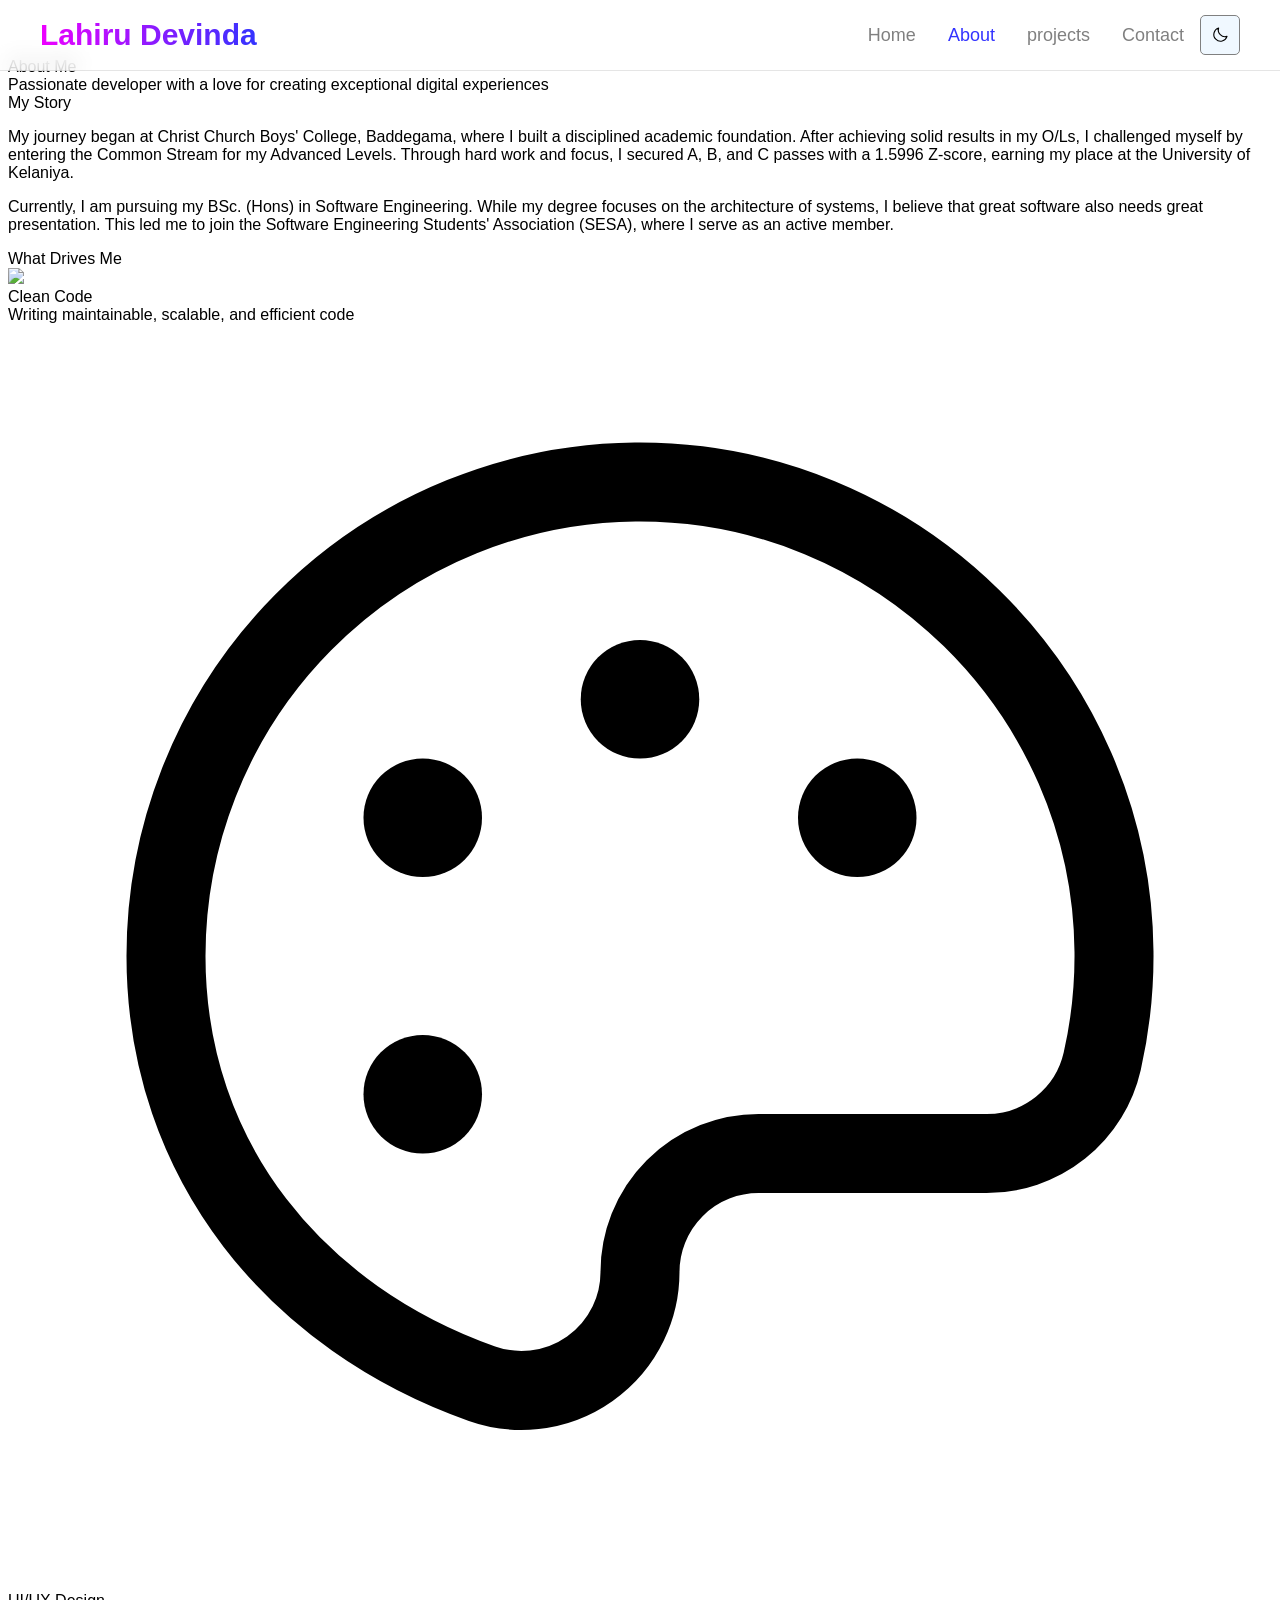
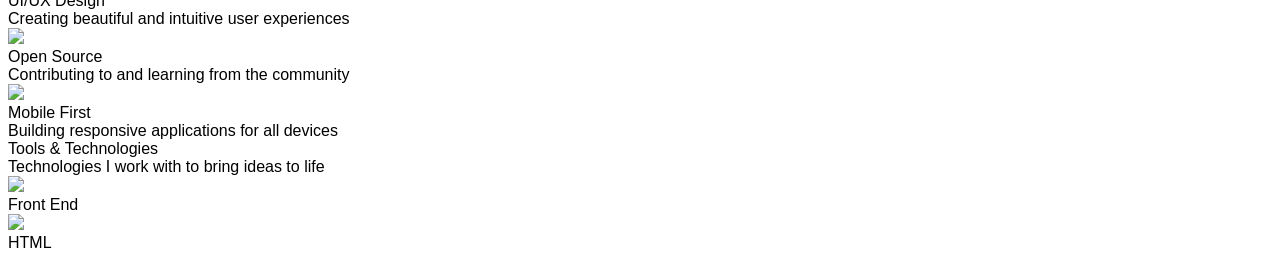
==== about.html @ 44c506dc "feat: add About page with personal story and skills overview" ====
<!DOCTYPE html>
<html>
    <head>
        <meta charset="UTF-8">
        <meta name="viewport" content="width=device-width, initial-scale=1.0">

        <title>My Portfolio</title>

        <link rel="stylesheet" href="styles/main.css">
        <link rel="stylesheet" href="styles/nav-bar.css">
        <link rel="stylesheet" href="styles/about.css">

    </head>
    <body>
        <nav class="nav-bar">
            <div class="logo">Lahiru Devinda</div>
                <div class="menu-section">
                    <div class="menu">
                    <a class="links" href="index.html">Home</a>
                    <a class="links current" href="#">About</a>
                    <a class="links" href="#">projects</a>
                    <a class="links" href="#">Contact</a>
                </div>
                <button class="theme-button js-theme-toggle"><img class="theme-image" src="images/icons/moon.svg"></button>
                <button class="menu-toggle js-menu-toggle"><img class="menu-icon" src="images/icons/icons8-menu-button.svg"></button>
            </div>
        </nav>
        <div class="main">
            <div class="heading-section">
                <div class="heading-section-title">
                    <div class="heading-section-heading">
                        About Me
                    </div>
                    <div class="heading-section-sub-heading">
                        Passionate developer with a love for creating exceptional digital experiences
                    </div>
                </div>
            </div>
            <div class="story-section">
                <div class="story-box">
                    <div class="story-box-content">
                        <div class="story-box-heading">
                            My Story
                        </div>
                        <div class="story-box-description">
                            <p>
                                My journey began at Christ Church Boys' College, Baddegama, where I built a disciplined academic foundation.
                                 After achieving solid results in my O/Ls, I challenged myself by entering the Common Stream for my Advanced Levels. 
                                 Through hard work and focus, I secured A, B, and C passes with a 1.5996 Z-score, earning my place at the University of Kelaniya.
                            </p>
                            <p>
                                Currently, I am pursuing my BSc. (Hons) in Software Engineering. While my degree focuses on the architecture of systems, 
                                I believe that great software also needs great presentation. This led me to join the Software Engineering Students' Association (SESA), 
                                where I serve as an active member.
                            </p>
                        </div>
                    </div>
                </div>
                <div class="drives">
                    <div class="drives-heading">
                        What Drives Me
                    </div>
                    <div class="drive-boxes">
                        <div class="drives-content">
                            <div class="drives-content-box">
                                <div class="drives-content-heading">
                                    <div class="drives-content-image-background">
                                        <img class="drives-content-image" src="images/icons/code.svg">
                                    </div>
                                    <div class="drives-content-title">
                                        Clean Code
                                    </div>
                                </div>
                                <div class="drives-content-description">
                                    Writing maintainable, scalable, and efficient code
                                </div>    
                            </div>
                        </div>
                        <div class="drives-content">
                            <div class="drives-content-box">
                                <div class="drives-content-heading">
                                    <div class="drives-content-image-background">
                                        <img class="drives-content-image" src="images/icons/palette.svg">
                                    </div>
                                    <div class="drives-content-title">
                                        UI/UX Design
                                    </div>
                                </div>
                                <div class="drives-content-description">
                                    Creating beautiful and intuitive user experiences
                                </div>
                            </div>
                        </div>
                        <div class="drives-content">
                            <div class="drives-content-box">
                                <div class="drives-content-heading">
                                    <div class="drives-content-image-background">
                                        <img class="drives-content-image" src="images/icons/git-fork.svg">
                                    </div>
                                    <div class="drives-content-title">
                                        Open Source
                                    </div>
                                </div>
                                <div class="drives-content-description">
                                    Contributing to and learning from the community
                                </div>
                            </div>
                        </div>
                        <div class="drives-content">
                            <div class="drives-content-box">
                                <div class="drives-content-heading">
                                    <div class="drives-content-image-background">
                                        <img class="drives-content-image" src="images/icons/device-mobile-camera.svg">
                                    </div>
                                    <div class="drives-content-title">
                                        Mobile First
                                    </div>
                                </div>
                                <div class="drives-content-description">
                                    Building responsive applications for all devices        
                                </div>
                            </div>
                        </div>
                    </div>
                    
                </div>
            </div>
            <div class="tools">
                <div class="tools-title">
                    <div class="tools-title-heading">
                        Tools & Technologies
                    </div>
                    <div class="tools-title-sub-heading">
                        Technologies I work with to bring ideas to life
                    </div>    
                </div>
                <div class="tool-content">
                    <div class="tool-box">
                        <div class="tool-box-title">
                            <div class="tool-box-image-background">
                                <img class="tool-box-image" src="images/icons/code.svg">
                            </div>
                            <div class="tool-box-title-text">
                                Front End
                            </div>
                        </div>
                        <div class="tool">
                            <img class="tool-image" src="images/tools/html.svg">
                            <div class="tool-name">HTML</div>
                        </div>
                    </div>
                </div>
            </div>
        </div>    
        <script src="scripts/nav-bar.js"></script>
        <script src="scripts/theme-toggle.js"></script>
    </body>
</html>
---- styles/main.css ----
:root {
    --bg-color: white;
    --primary-font: 'Poppins', sans-serif;
    --heading-font: 'Inter', sans-serif;
    --gradient: linear-gradient(90deg, #ee00ff, #3333ff);
}

[data-theme="dark"] {
    --bg-color: #0b1120;
    --nav-bg: rgba(18, 18, 18, 0.7);
    --nav-border: rgba(255, 255, 255, 0.1);
}

body {
    background-color: var(--bg-color);
    font-family: 'Inter', sans-serif;
}

.main {
    padding-top: 50px;
}

body,
.nav-bar,
.intro,
.get-in-toch-section,
.contact-form,
.work-section-box,
button,
a,
div {
    transition: background-color 0.3s ease, color 0.3s ease, border-color 0.3s ease;
}
---- styles/nav-bar.css ----
:root {
    --nav-bg: rgba(255, 255, 255, 0.7);
    --nav-border: rgba(0, 0, 0, 0.1);
    --blue: #3333ff;
    --gradient: linear-gradient(90deg, #ee00ff, #3333ff);
    --filter: invert(0) brightness(0);
    --button-bg: aliceblue;
}

[data-theme="dark"] {
    --nav-bg: rgba(18, 18, 18, 0.7);
    --nav-border: rgba(255, 255, 255, 0.1);
    --button-bg: #1e293b;
}

.nav-bar {
    position: fixed;
    top: 0;
    left: 0;
    z-index: 1000;
    width: 100%;
    background-color: var(--nav-bg);
    backdrop-filter: blur(12px);
    border-bottom: 1px solid var(--nav-border);

    display: flex;
    justify-content: space-between;
    align-items: center;
    padding: 15px 40px;
    box-sizing: border-box;
}

.logo {
    font-weight: bold;
    font-size: 30px;
    background: var(--gradient);
    background-clip: text;
    -webkit-background-clip: text;
    color: transparent;
    flex-shrink: 0;
}

.menu-section {
    display: flex;
    align-items: center;
    gap: 16px;
}

.menu {
    display: flex;
    align-items: center;
    gap: 32px;
}

.links {
    font-size: 18px;
    text-decoration: none;
    color: gray;
    font-weight: 400;
    display: flex;
    align-items: center;
    transition: color 0.3s ease;
}

.links:hover {
    color: var(--blue);
}

.current {
    color: var(--blue);
    font-weight: 500;
}

.theme-button,
.menu-toggle {
    display: flex;
    height: 40px;
    width: 40px;
    align-items: center;
    justify-content: center;
    background-color: var(--button-bg);
    border: 1px solid gray;
    outline: none;
    border-radius: 5px;
    cursor: pointer;
    flex-shrink: 0;
}

.theme-button:hover,
.menu-toggle:hover {
    background-color: rgb(181, 198, 212);
}

.theme-image,
.menu-icon {
    height: 18px;
    width: 18px;
    display: block;
    filter: var(--filter);
}

.menu-toggle {
    display: none;
}

@media (max-width: 900px) {
    .nav-bar {
        padding: 15px 24px;
    }

    .logo {
        font-size: 24px;
    }

    .menu {
        gap: 20px;
    }

    .links {
        font-size: 16px;
    }
}

@media (max-width: 768px) {
    .nav-bar {
        padding: 14px 20px;
    }

    .logo {
        font-size: 22px;
    }

    .menu-section {
        gap: 10px;
    }

    .menu-toggle {
        display: flex;
    }

    .menu {
        position: absolute;
        top: 100%;
        right: 20px;
        left: 20px;
        background-color: rgba(255, 255, 255, 0.98);
        border: 1px solid var(--nav-border);
        border-radius: 12px;
        box-shadow: 0 10px 25px rgba(0, 0, 0, 0.12);
        backdrop-filter: blur(12px);

        display: none;
        flex-direction: column;
        align-items: flex-start;
        gap: 0;
        padding: 10px 0;
        margin-right: 0;
    }

    [data-theme="dark"] .menu {
        background-color: rgba(18, 18, 18, 0.98);
    }

    .menu.active {
        display: flex;
    }

    .links {
        width: 100%;
        padding: 14px 20px;
        box-sizing: border-box;
        font-size: 16px;
    }

    .theme-button {
        height: 38px;
        width: 38px;
    }

    .menu-toggle {
        height: 38px;
        width: 38px;
        margin: 0;
    }
}

@media (max-width: 480px) {
    .nav-bar {
        padding: 12px 16px;
    }

    .logo {
        font-size: 18px;
        max-width: 170px;
        line-height: 1.2;
    }

    .menu {
        right: 16px;
        left: 16px;
    }

    .theme-button,
    .menu-toggle {
        height: 36px;
        width: 36px;
    }

    .theme-image,
    .menu-icon {
        height: 16px;
        width: 16px;
    }
}
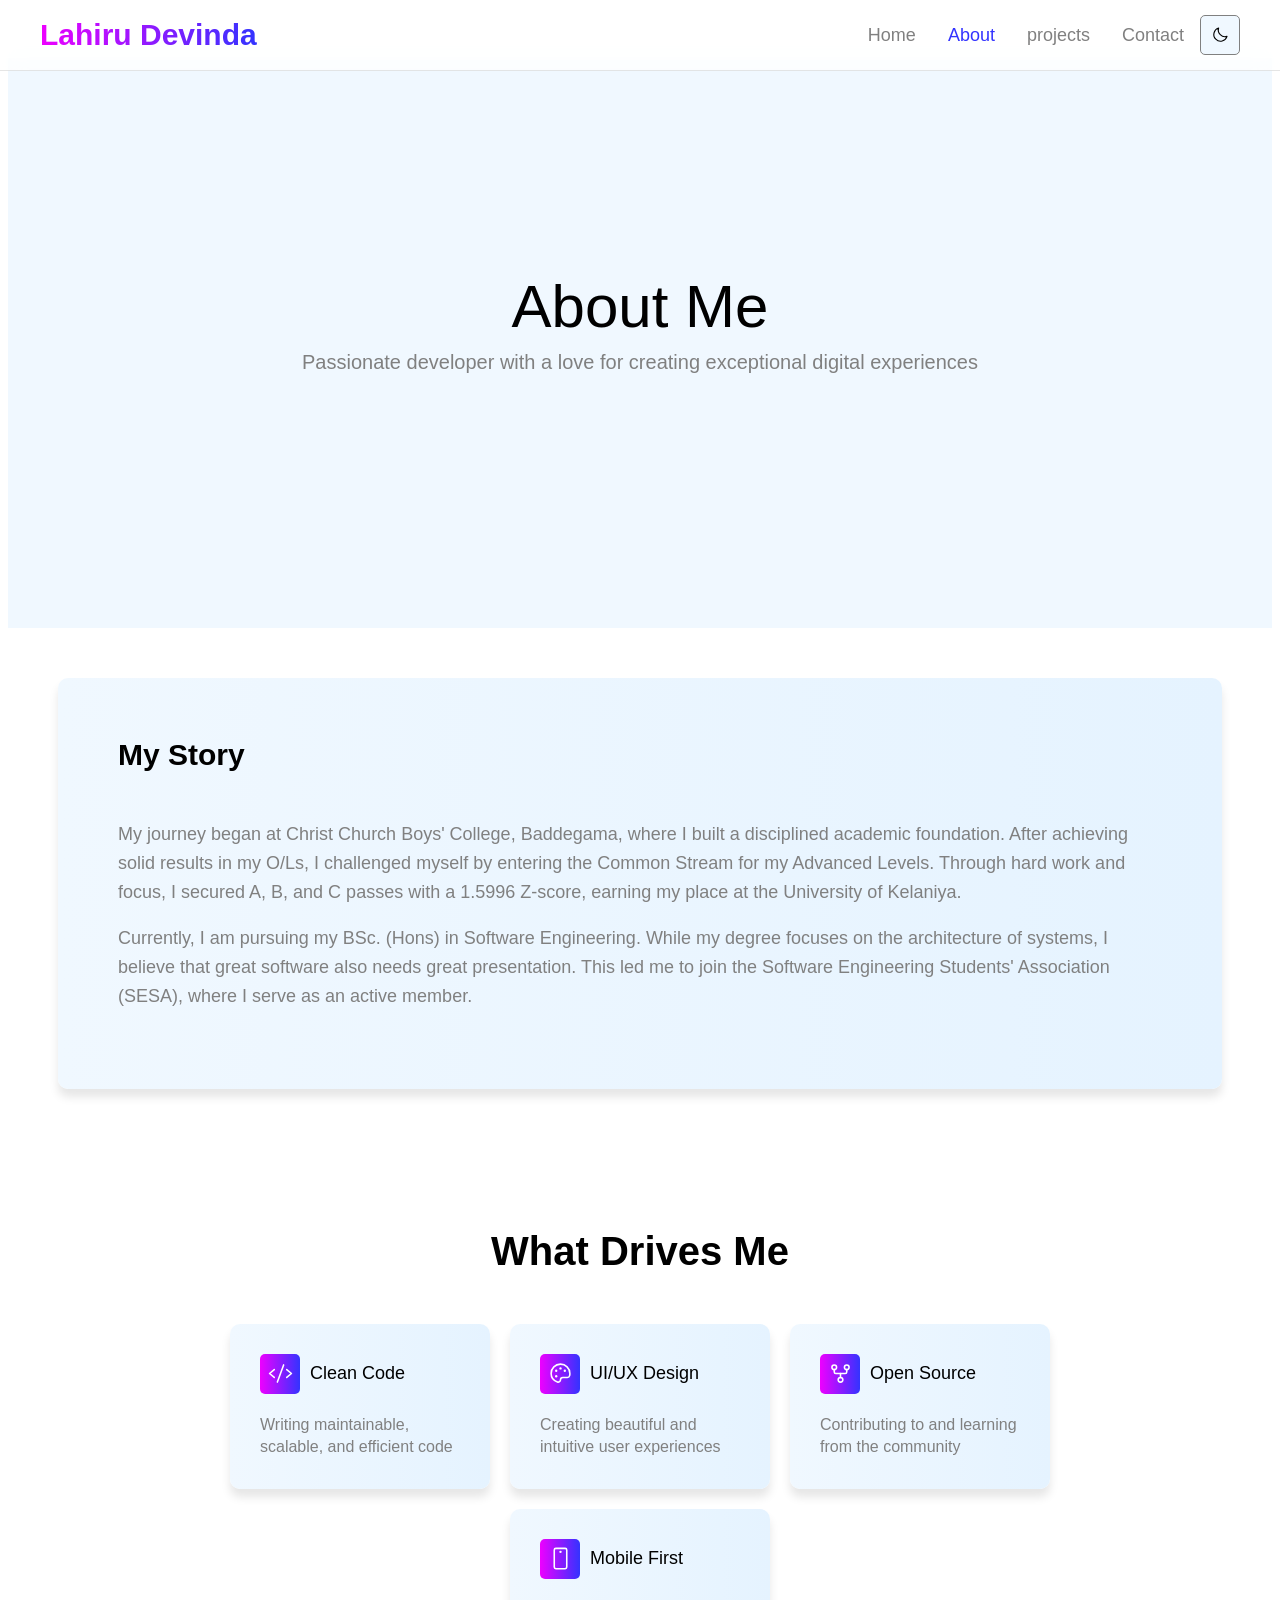
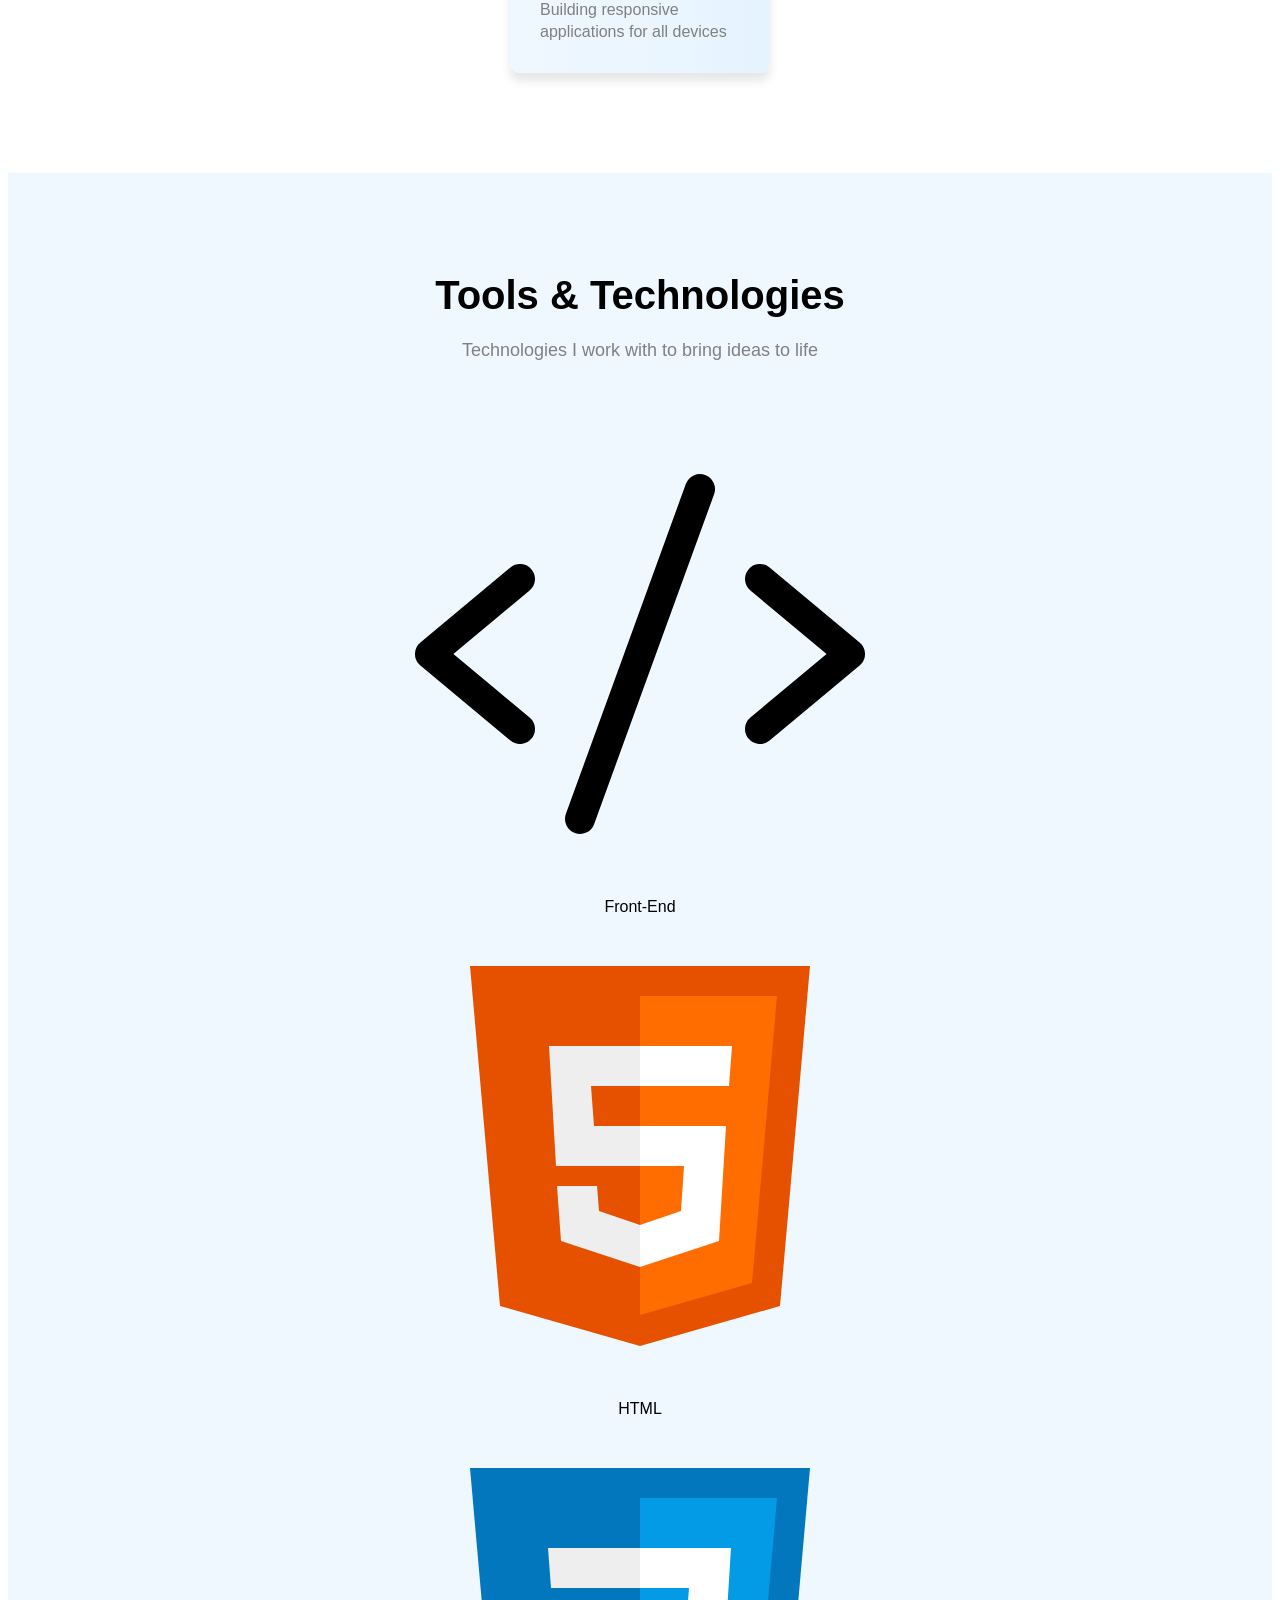
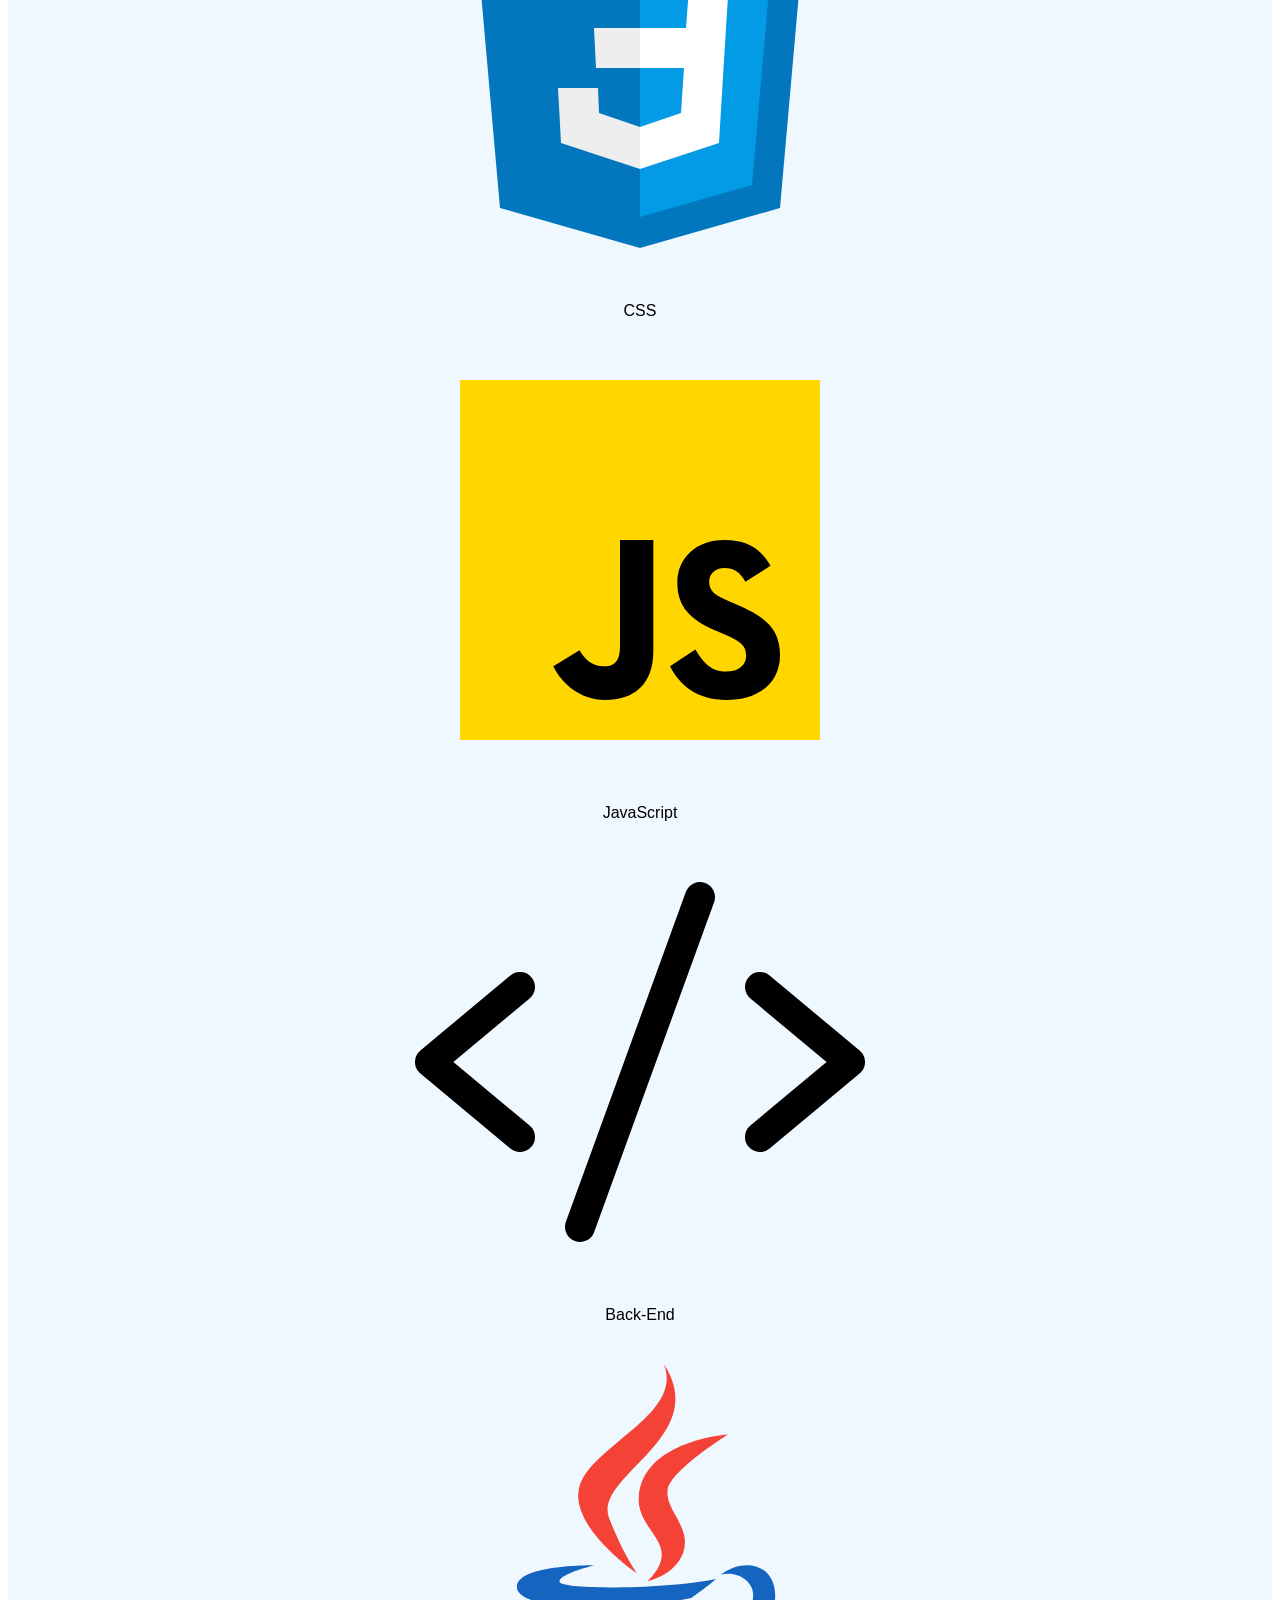
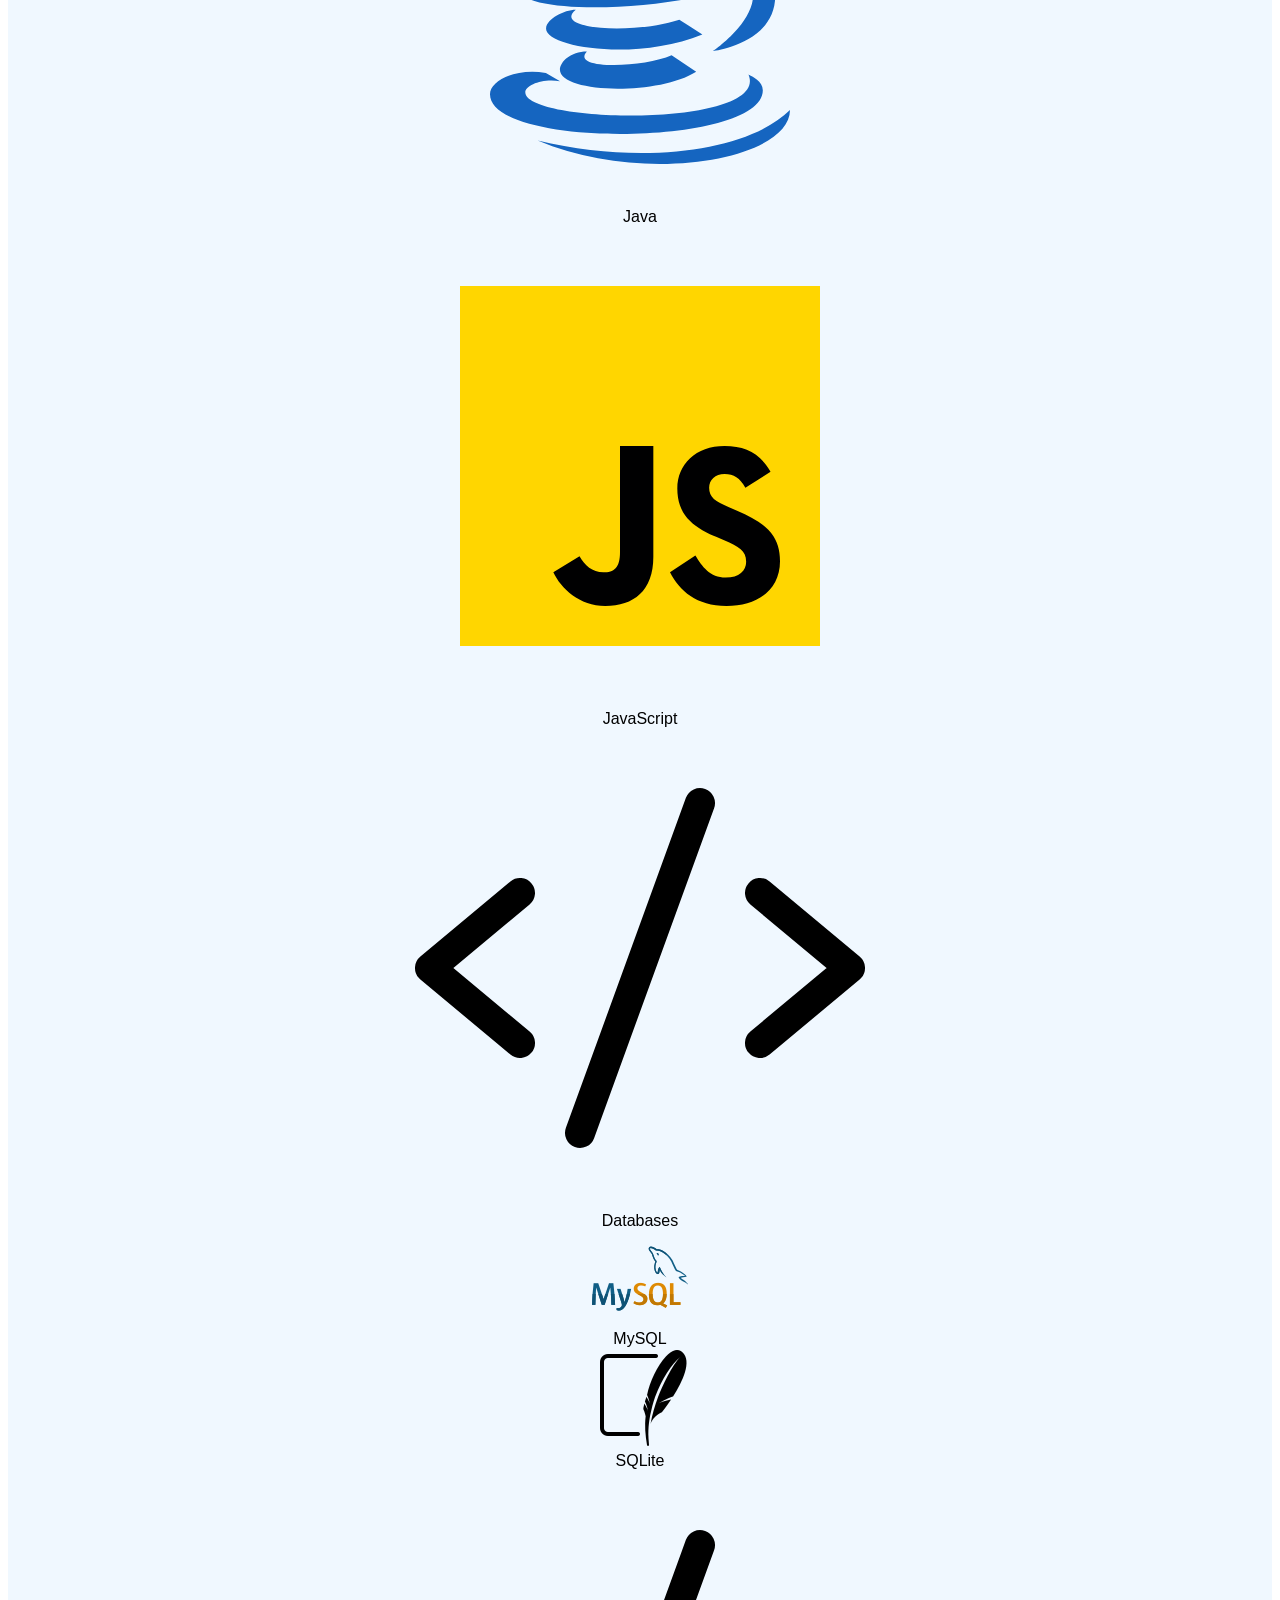
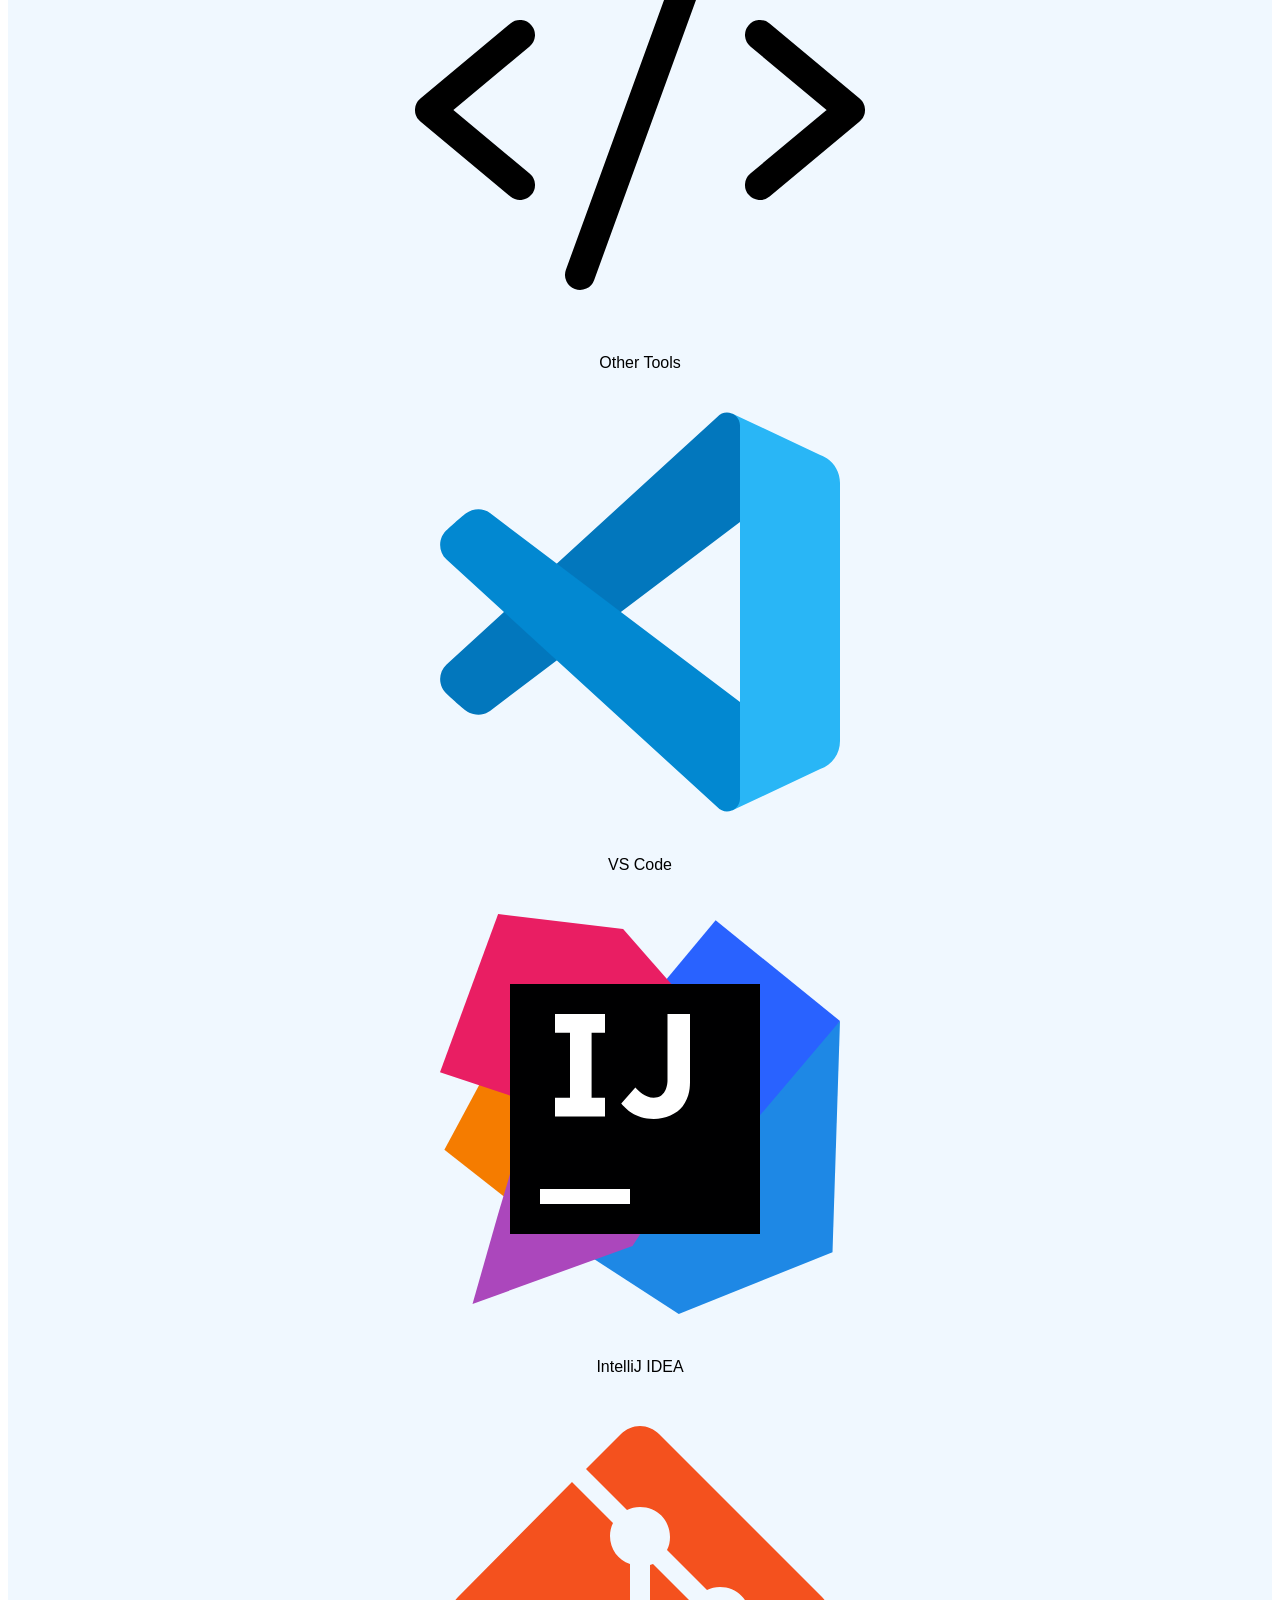
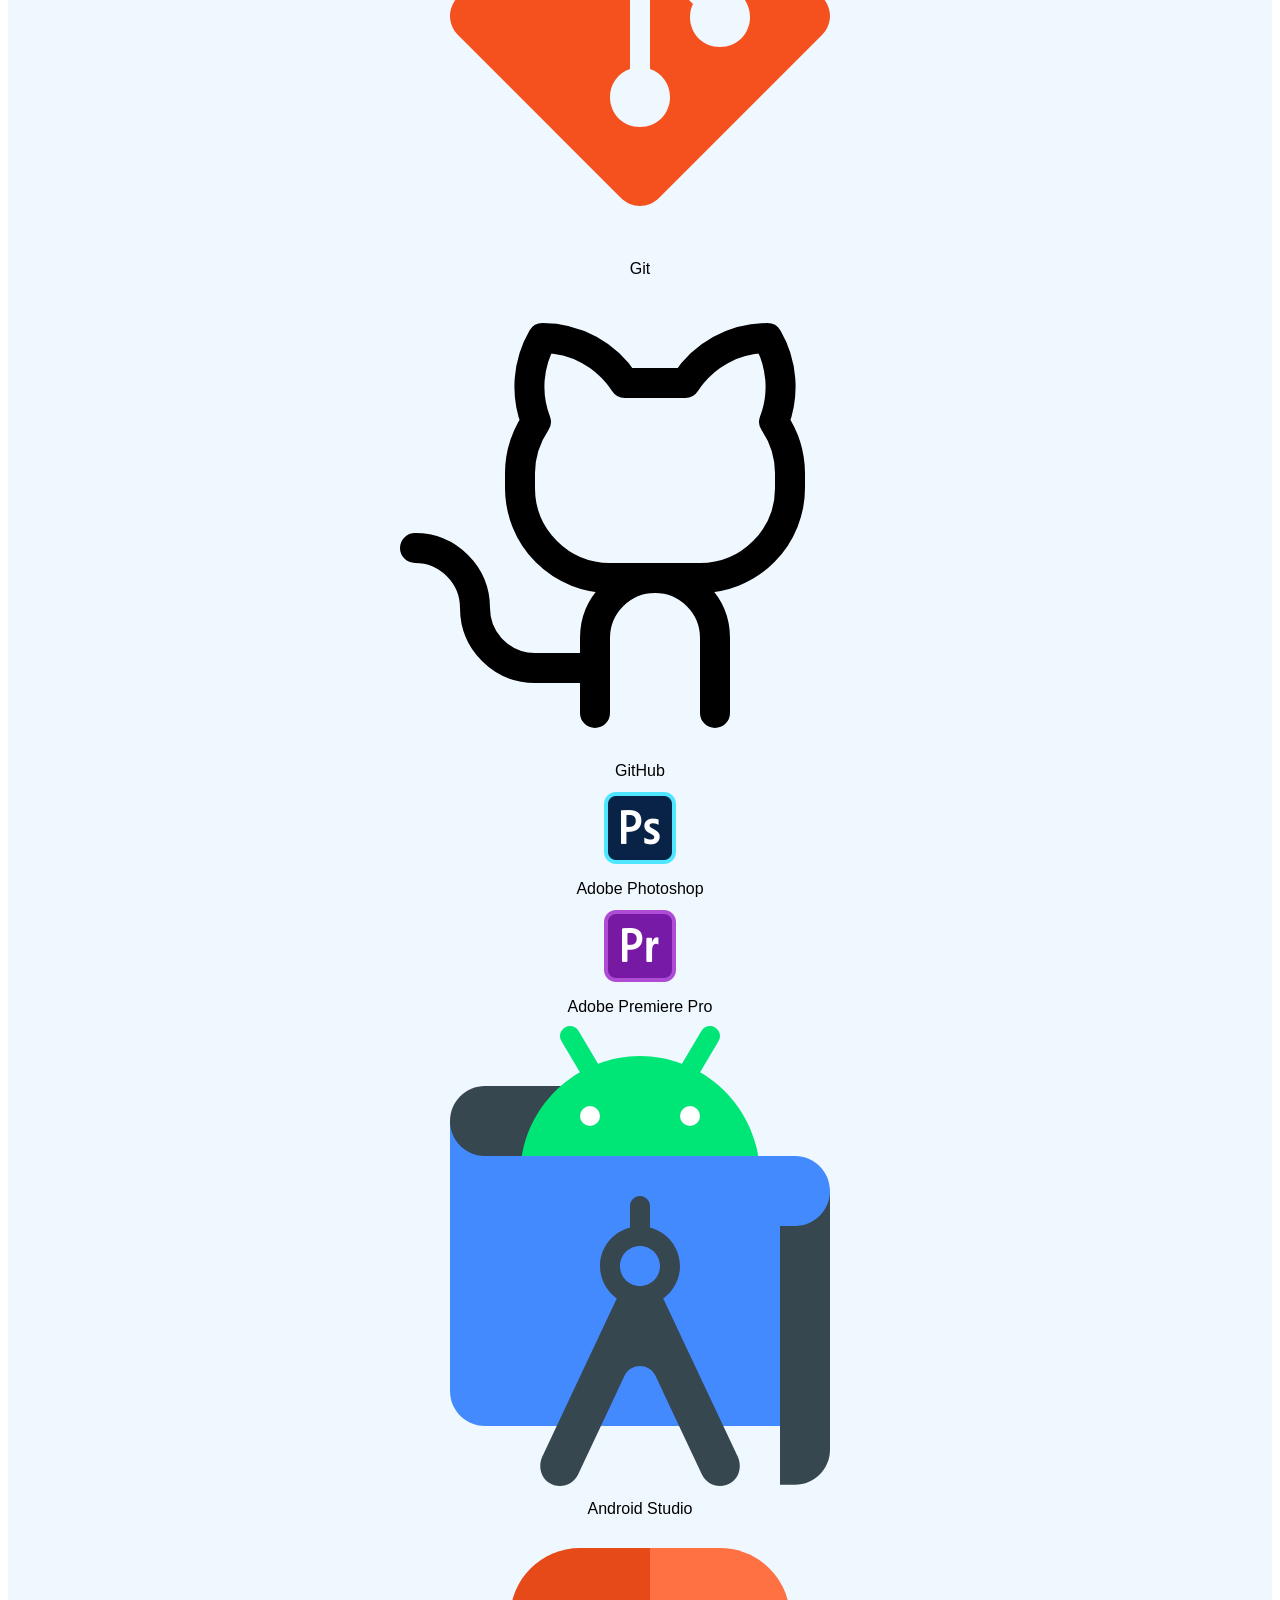
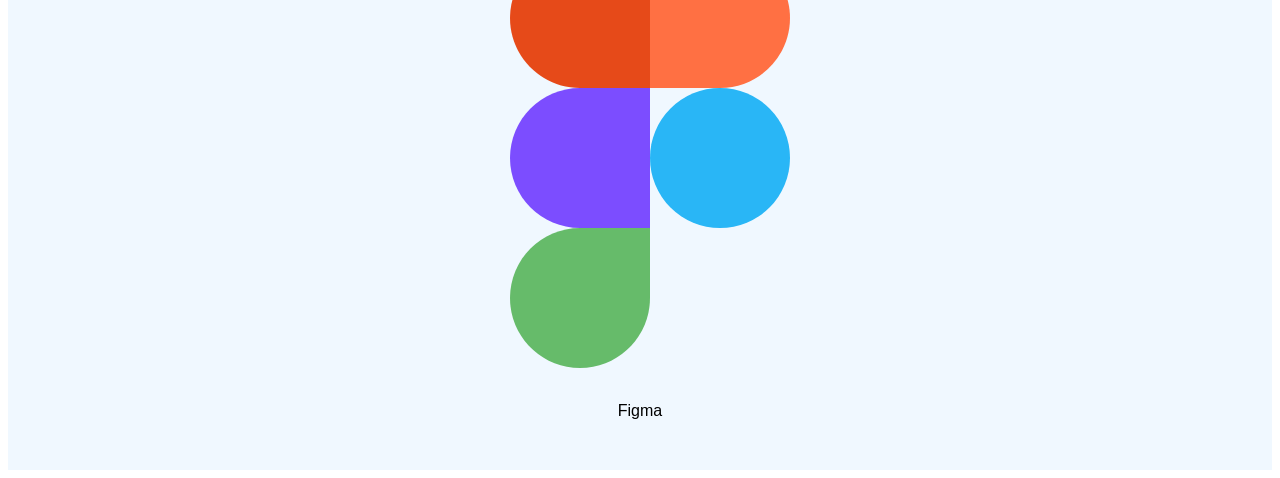
==== commit 4c62e463: "feat: enhance About section with additional tools and technologies" ====
--- a/about.html
+++ b/about.html
@@ -141,12 +141,100 @@
                                 <img class="tool-box-image" src="images/icons/code.svg">
                             </div>
                             <div class="tool-box-title-text">
-                                Front End
-                            </div>
-                        </div>
-                        <div class="tool">
-                            <img class="tool-image" src="images/tools/html.svg">
+                                Front-End
+                            </div>
+                        </div>
+                        <div class="tool">
+                            <img class="tool-image" src="images/tools&languages/icons8-html-5.svg">
                             <div class="tool-name">HTML</div>
+                        </div>
+                         <div class="tool">
+                            <img class="tool-image" src="images/tools&languages/icons8-css-logo.svg">
+                            <div class="tool-name">CSS</div>
+                        </div>
+                         <div class="tool">
+                            <img class="tool-image" src="images/tools&languages/icons8-javascript.svg">
+                            <div class="tool-name">JavaScript</div>
+                        </div>
+                        
+                    </div>
+                    <div class="tool-box">
+                        <div class="tool-box-title">
+                            <div class="tool-box-image-background">
+                                <img class="tool-box-image" src="images/icons/code.svg">
+                            </div>
+                            <div class="tool-box-title-text">
+                                Back-End
+                            </div>
+                        </div>
+                        <div class="tool">
+                            <img class="tool-image" src="images/tools&languages/icons8-java.svg">
+                            <div class="tool-name">Java</div>
+                        </div>
+                         <div class="tool">
+                            <img class="tool-image" src="images/tools&languages/icons8-javascript.svg">
+                            <div class="tool-name">JavaScript</div>
+                        </div>
+                        
+                    </div>
+                    <div class="tool-box">
+                        <div class="tool-box-title">
+                            <div class="tool-box-image-background">
+                                <img class="tool-box-image" src="images/icons/code.svg">
+                            </div>
+                            <div class="tool-box-title-text">
+                                Databases
+                            </div>
+                        </div>
+                        <div class="tool">
+                            <img class="tool-image" src="images/tools&languages/icons8-mysql-96.png">
+                            <div class="tool-name">MySQL</div>
+                        </div>
+                         <div class="tool">
+                            <img class="tool-image" src="images/tools&languages/icons8-sqlite-100.png">
+                            <div class="tool-name">SQLite</div>
+                        </div>
+                    </div>
+                    <div class="tool-box">
+                        <div class="tool-box-title">
+                            <div class="tool-box-image-background">
+                                <img class="tool-box-image" src="images/icons/code.svg">
+                            </div>
+                            <div class="tool-box-title-text">
+                                Other Tools
+                            </div>
+                        </div>
+                        <div class="tool">
+                            <img class="tool-image" src="images/tools&languages/icons8-visual-studio-code-2019.svg">
+                            <div class="tool-name">VS Code</div>
+                        </div>
+                        <div class="tool">
+                            <img class="tool-image" src="images/tools&languages/icons8-intellij-idea.svg">
+                            <div class="tool-name">IntelliJ IDEA</div>
+                        </div>
+                        <div class="tool">
+                            <img class="tool-image" src="images/tools&languages/icons8-git.svg">
+                            <div class="tool-name">Git</div>
+                        </div>
+                        <div class="tool">
+                            <img class="tool-image" src="images/tools&languages/github-logo.svg">
+                            <div class="tool-name">GitHub</div>
+                        </div>
+                        <div class="tool">
+                            <img class="tool-image" src="images/tools&languages/icons8-adobe-photoshop-96.png">
+                            <div class="tool-name">Adobe Photoshop</div>
+                        </div>
+                        <div class="tool">
+                            <img class="tool-image" src="images/tools&languages/icons8-adobe-premiere-pro-96.png">
+                            <div class="tool-name">Adobe Premiere Pro</div>
+                        </div>
+                        <div class="tool">
+                            <img class="tool-image" src="images/tools&languages/icons8-android-studio.svg">
+                            <div class="tool-name">Android Studio</div>
+                        </div>
+                        <div class="tool">
+                            <img class="tool-image" src="images/tools&languages/icons8-figma.svg">
+                            <div class="tool-name">Figma</div>
                         </div>
                     </div>
                 </div>
--- a/styles/about.css
+++ b/styles/about.css
@@ -0,0 +1,211 @@
+:root {
+    --bg-color-1: aliceblue;
+    --bg-color-2: white;
+    --text-color-main: black;
+    --text-color-secondary: gray;
+    --button-color: rgb(234, 232, 255);
+    --filter: invert(0) brightness(0);
+    --primary-font: 'Poppins', sans-serif;
+    --heading-font: 'Inter', sans-serif;
+    --gradient: linear-gradient(90deg, #ee00ff, #3333ff);
+    --gradient-hover: linear-gradient(90deg, #c100cf, #2222ab);
+    --box-gradient: linear-gradient(90deg, aliceblue, rgb(229, 243, 255));
+}
+
+[data-theme="dark"] {
+    --bg-color-1: #0f172a;
+    --bg-color-2: #111827;
+    --text-color-main: #ffffff;
+    --text-color-secondary: #cbd5e1;
+    --button-color: #1e293b;
+    --box-gradient: linear-gradient(90deg, #1e293b, #1e2943);
+    --filter: invert(1) brightness(1);
+}
+
+.heading-section {
+    display: flex;
+    flex-direction: column;
+    align-items: center;
+    justify-content: center;
+    padding-top: 70px;
+    padding-bottom: 50px;
+    text-align: center;
+    background-color: var(--bg-color-1);
+    width: 100%;
+    min-height: 50vh;
+}
+
+.heading-section-heading {
+    font-family: var(--heading-font);
+    font-size: 60px;
+    color: var(--text-color-main);
+    margin-bottom: 10px;
+}
+
+.heading-section-sub-heading {
+    font-family: var(--primary-font);
+    font-size: 20px;
+    color: var(--text-color-secondary);
+    margin-bottom: 60px;
+}
+
+.story-section {
+    background-color: var(--bg-color-2);
+    padding: 50px;
+}
+
+.story-box {
+    background: var(--box-gradient);
+    border-radius: 10px;
+    padding: 30px;
+    margin-bottom: 30px;
+    box-shadow: 0 8px 10px rgba(0, 0, 0, 0.1);
+}
+
+.story-box:hover {
+    box-shadow: 0 12px 15px rgba(0, 0, 0, 0.2);
+    transform: scale(1.01);
+    transition: 0.8s ease;
+}
+
+.story-box-content {
+    display: flex;
+    flex-direction: column;
+    align-items: flex-start;
+    justify-content: center;
+    padding: 30px;
+}
+
+.story-box-heading {
+    font-family: var(--heading-font);
+    font-size: 30px;
+    font-weight: 600;
+    color: var(--text-color-main);
+    margin-bottom: 30px;
+}
+
+.story-box-description {
+    font-family: var(--primary-font);
+    font-size: 18px;
+    color: var(--text-color-secondary);
+    line-height: 1.6;
+}
+
+.drives {
+    background-color: var(--bg-color-2);
+    padding: 50px;
+    display: flex;
+    flex-direction: column;
+    align-items: center;
+    justify-content: center;
+    width: 100%;
+    box-sizing: border-box;
+}
+
+.drives-heading {
+    font-family: var(--heading-font);
+    font-size: 40px;
+    font-weight: 600;
+    color: var(--text-color-main);
+    margin-bottom: 50px;
+    margin-top: 60px;
+}
+
+.drive-boxes {
+    display: flex;
+    flex-direction: row;
+    flex-wrap: wrap;
+    column-gap: 20px;
+    row-gap: 20px;
+    align-items: stretch;
+    justify-content: center;
+    width: 100%;
+    box-sizing: border-box;
+}
+.drives-content-box {
+    background: var(--box-gradient);
+    border-radius: 10px;
+    padding: 30px;
+    width: 200px;
+    box-shadow: 0 8px 10px rgba(0, 0, 0, 0.1);
+}
+
+.drives-content-box:hover {
+    box-shadow: 0 12px 15px rgba(0, 0, 0, 0.2);
+    transform: scale(1.05);
+    transition: 0.8s ease;
+}
+
+.drives-content-heading {
+    display: flex;
+    flex-direction: row;
+    column-gap: 10px;
+    margin-bottom: 20px;
+    align-items: center;
+}
+
+.drives-content-image-background {
+    width: 40px;
+    height: 40px;
+    background: var(--gradient);
+    border-radius: 5px;
+    display: flex;
+    align-items: center;
+    justify-content: center;
+}
+
+.drives-content-image {
+    width: 25px;
+    height: 25px;
+    filter: invert(1) brightness(1);
+}
+
+.drives-content-title {
+    font-family: var(--primary-font);
+    font-size: 18px;
+    color: var(--text-color-main);
+    font-weight: 500;
+}
+
+.drives-content-description {
+    font-family: var(--primary-font);
+    font-size: 16px;
+    color: var(--text-color-secondary);
+    line-height: 1.4;
+}
+
+.tools {
+    background-color: var(--bg-color-1);
+    display: flex;
+    flex-direction: column;
+    align-items: center;
+    justify-content: center;
+    width: 100%;
+    box-sizing: border-box;
+    padding: 50px;
+    text-align: center;
+}
+
+.tools-title {
+    display: flex;
+    flex-direction: column;
+    align-items: center;
+    justify-content: center;
+    margin-bottom: 50px;
+    margin-top: 50px;
+}
+
+.tools-title-heading {
+    font-family: var(--heading-font);
+    font-size: 40px;
+    font-weight: 600;
+    color: var(--text-color-main);
+    margin-bottom: 20px;
+}
+
+.tools-title-sub-heading {
+    font-family: var(--primary-font);
+    font-size: 18px;
+    color: var(--text-color-secondary);
+    line-height: 1.4;
+}
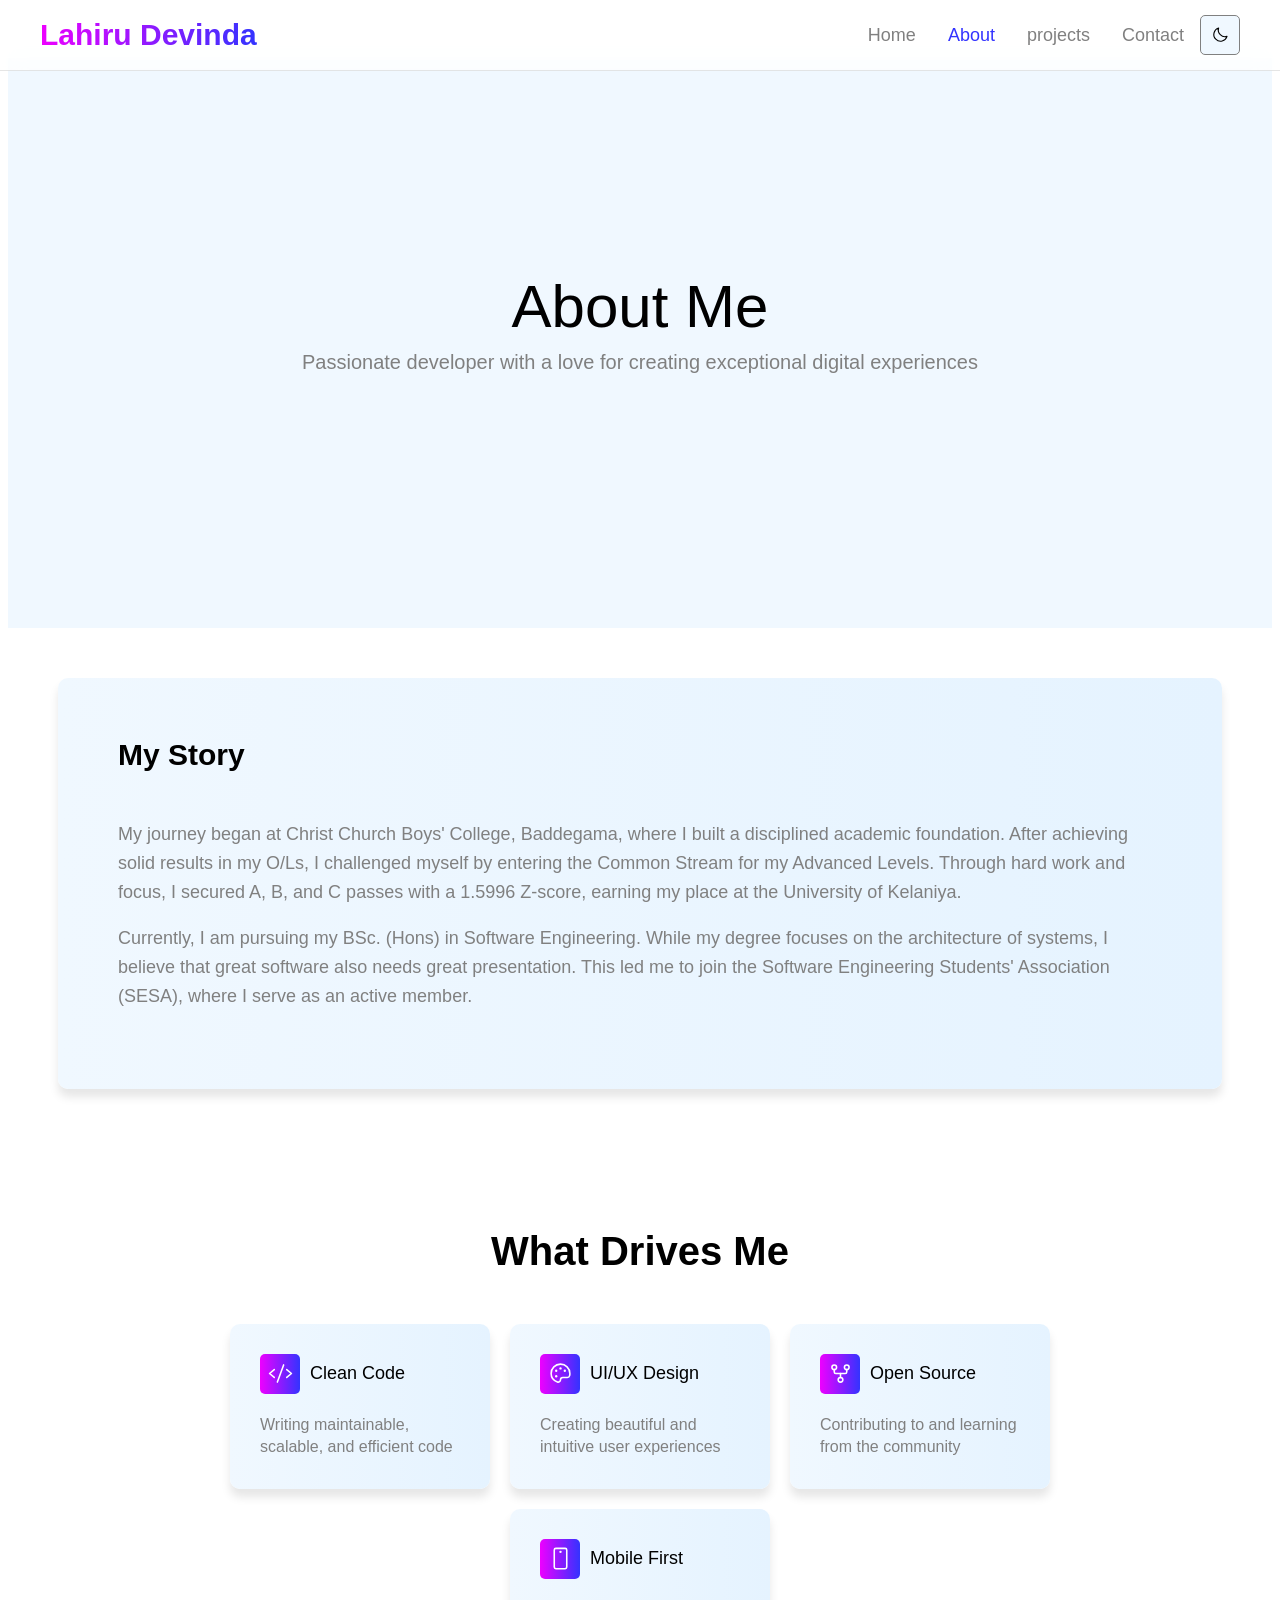
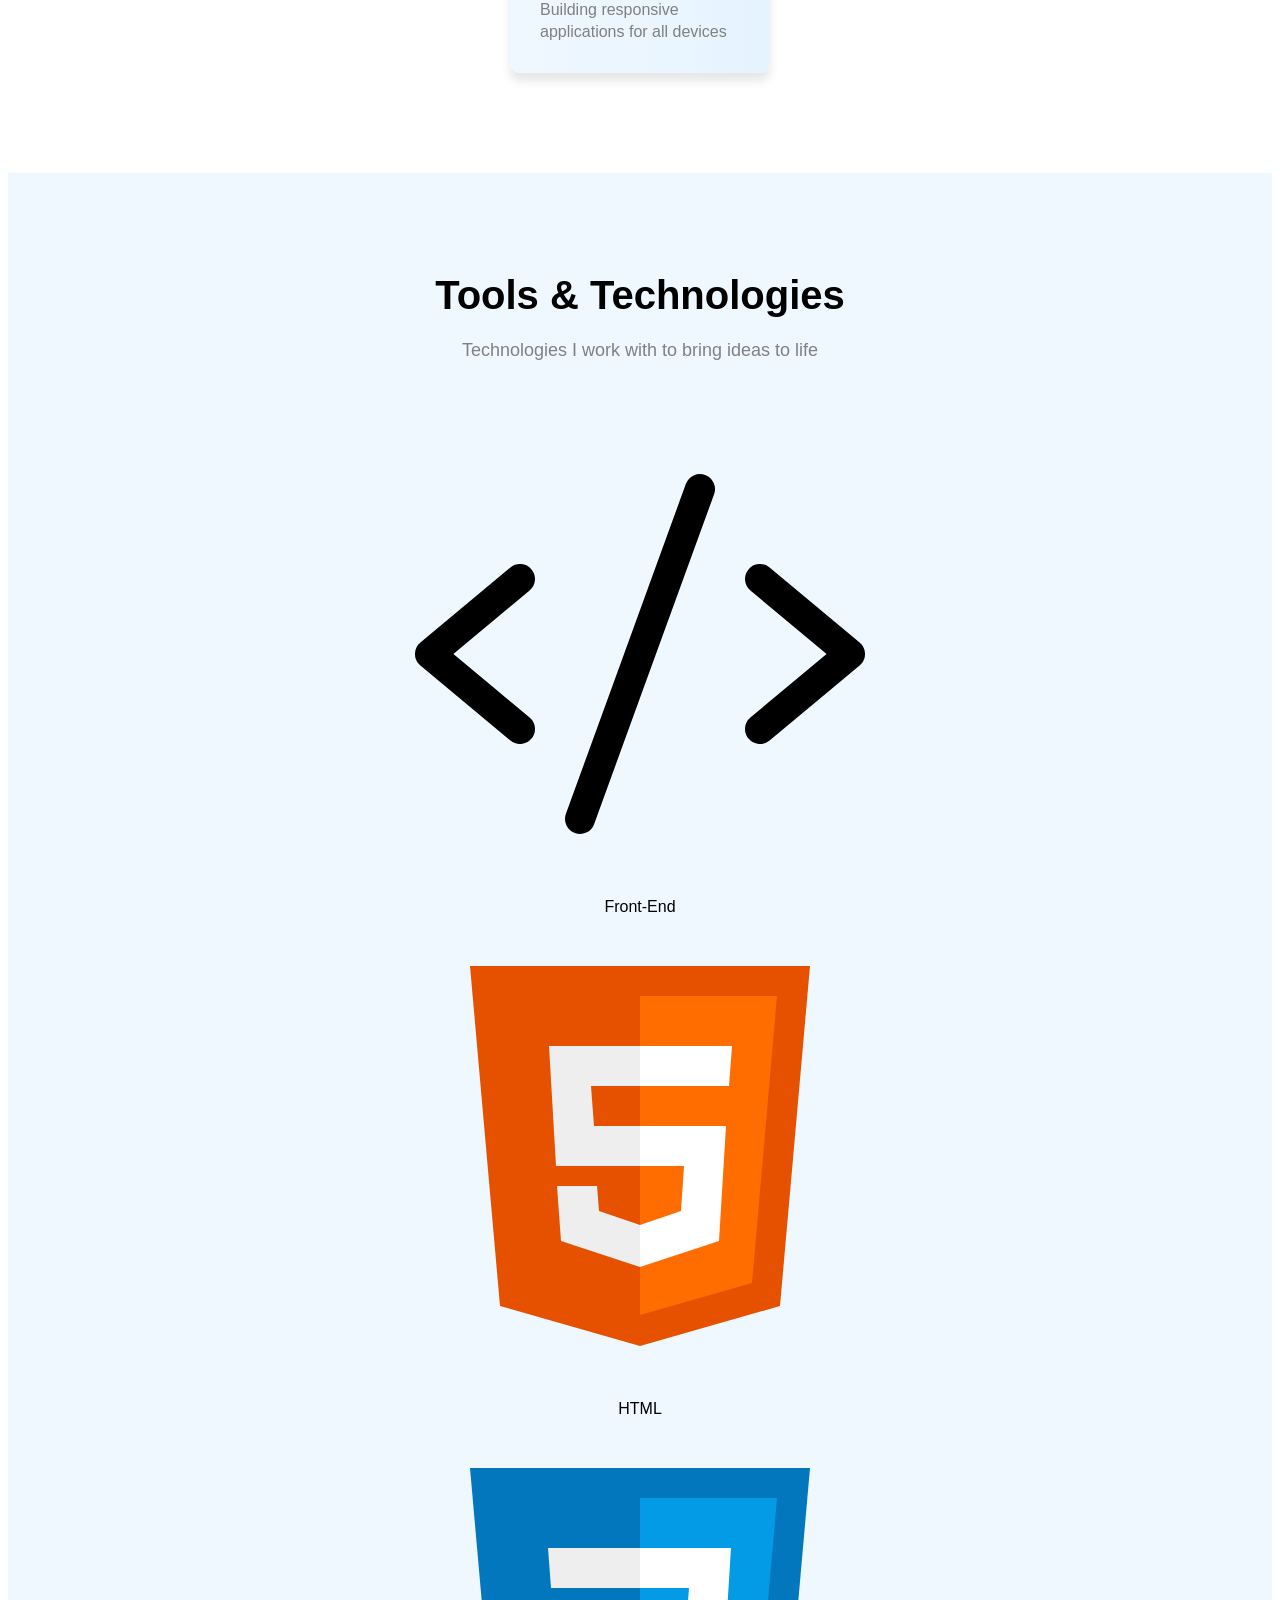
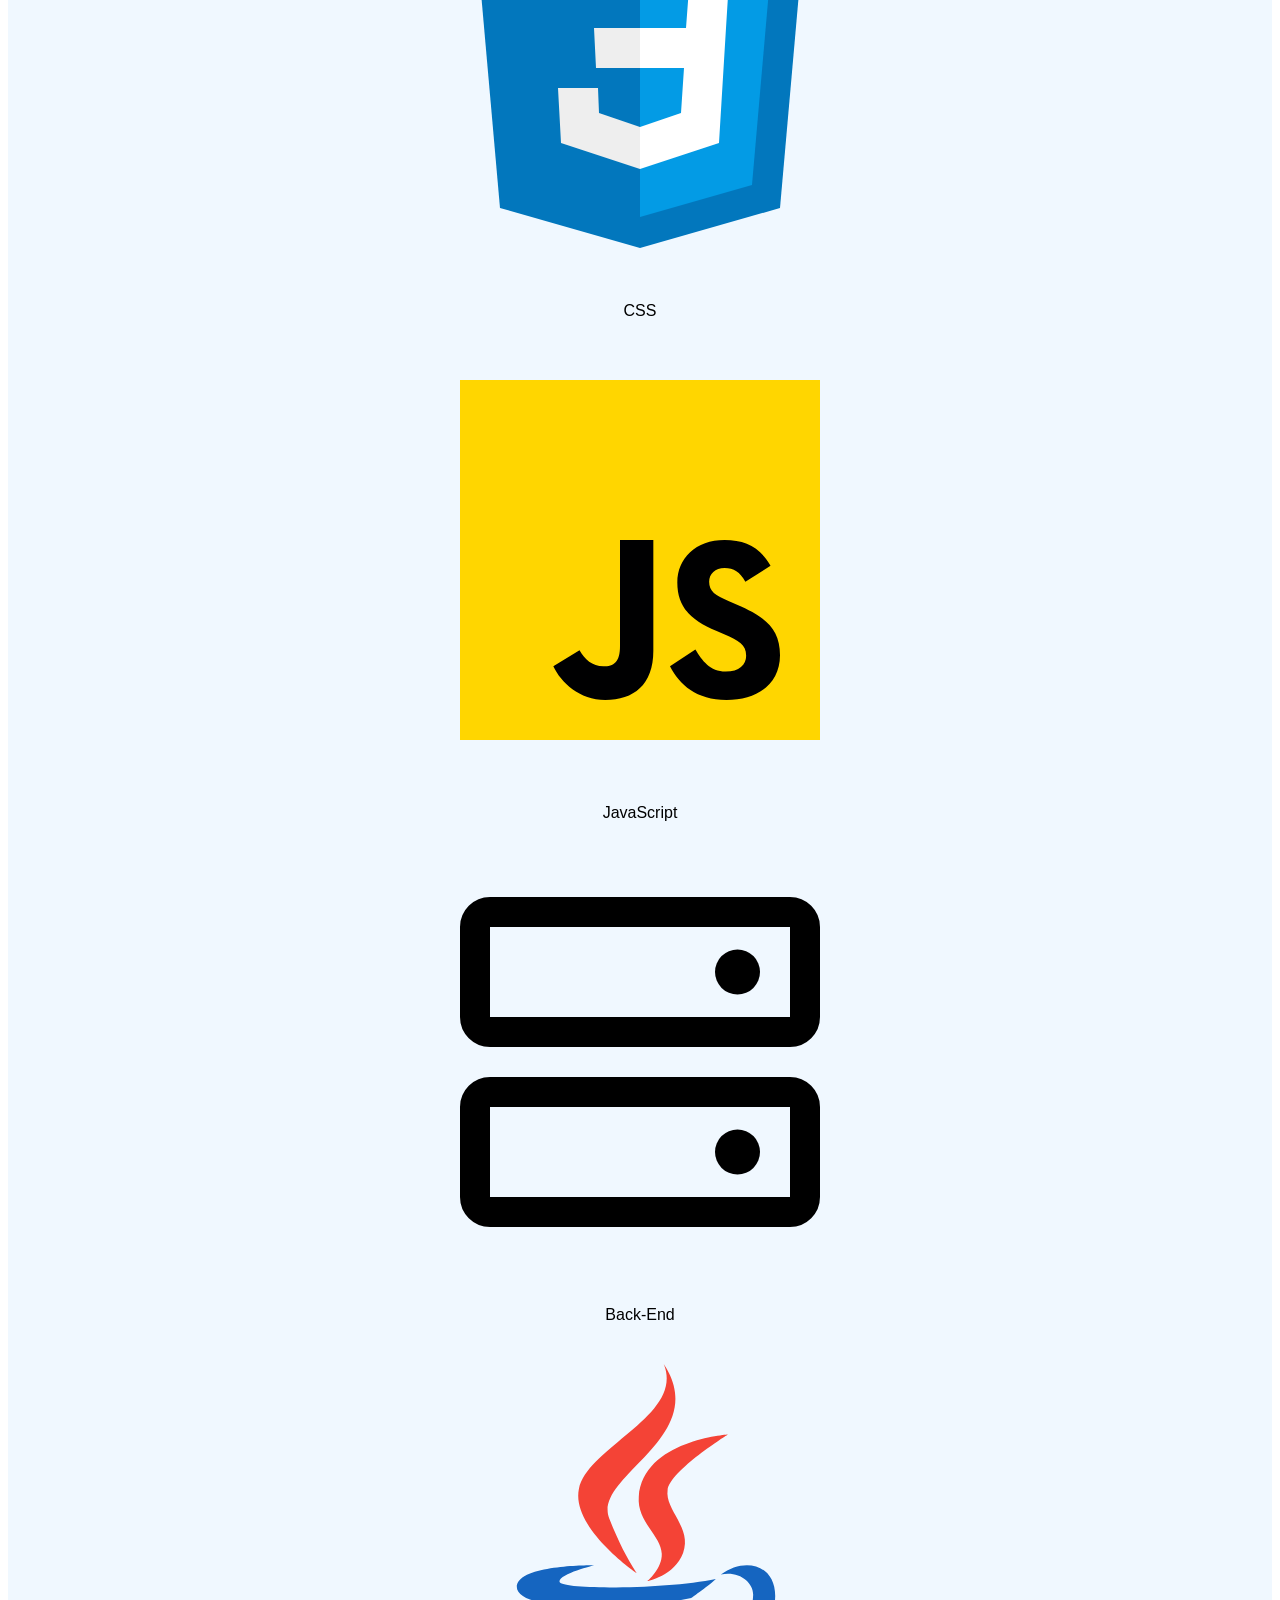
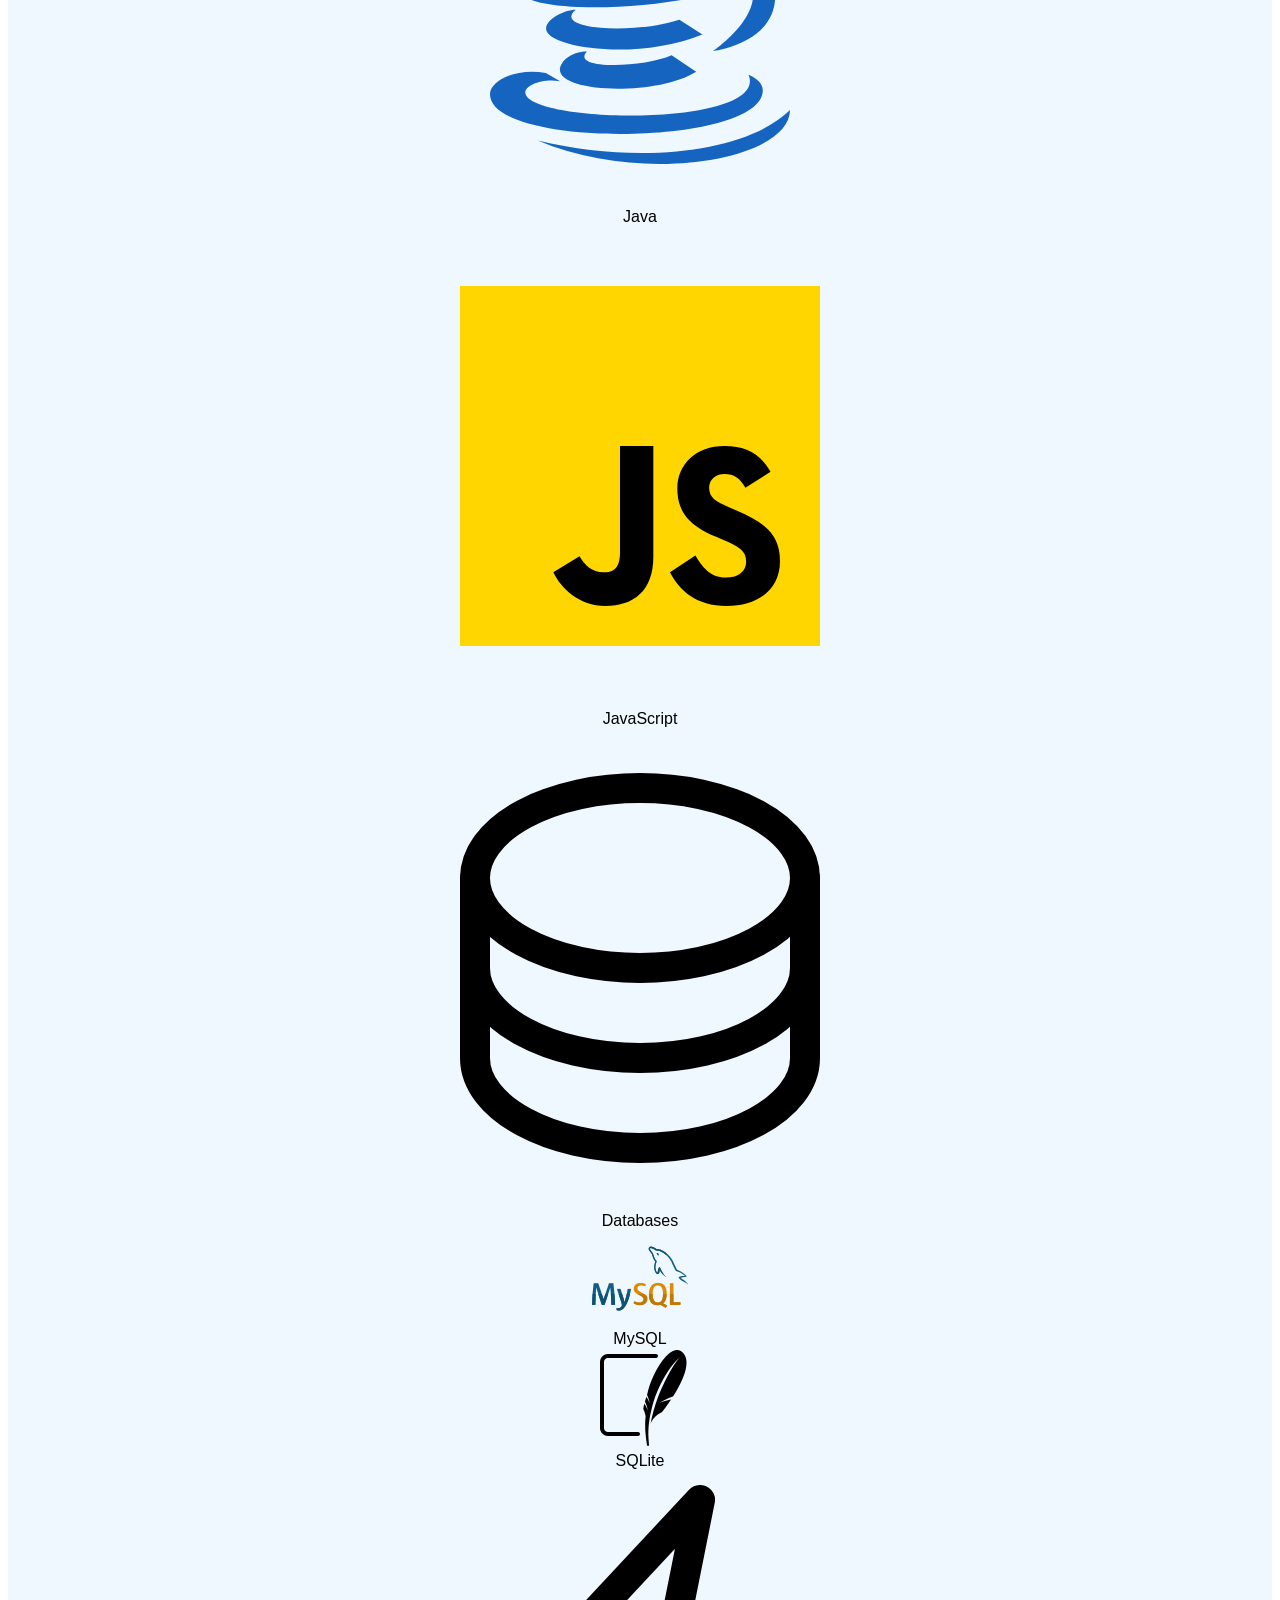
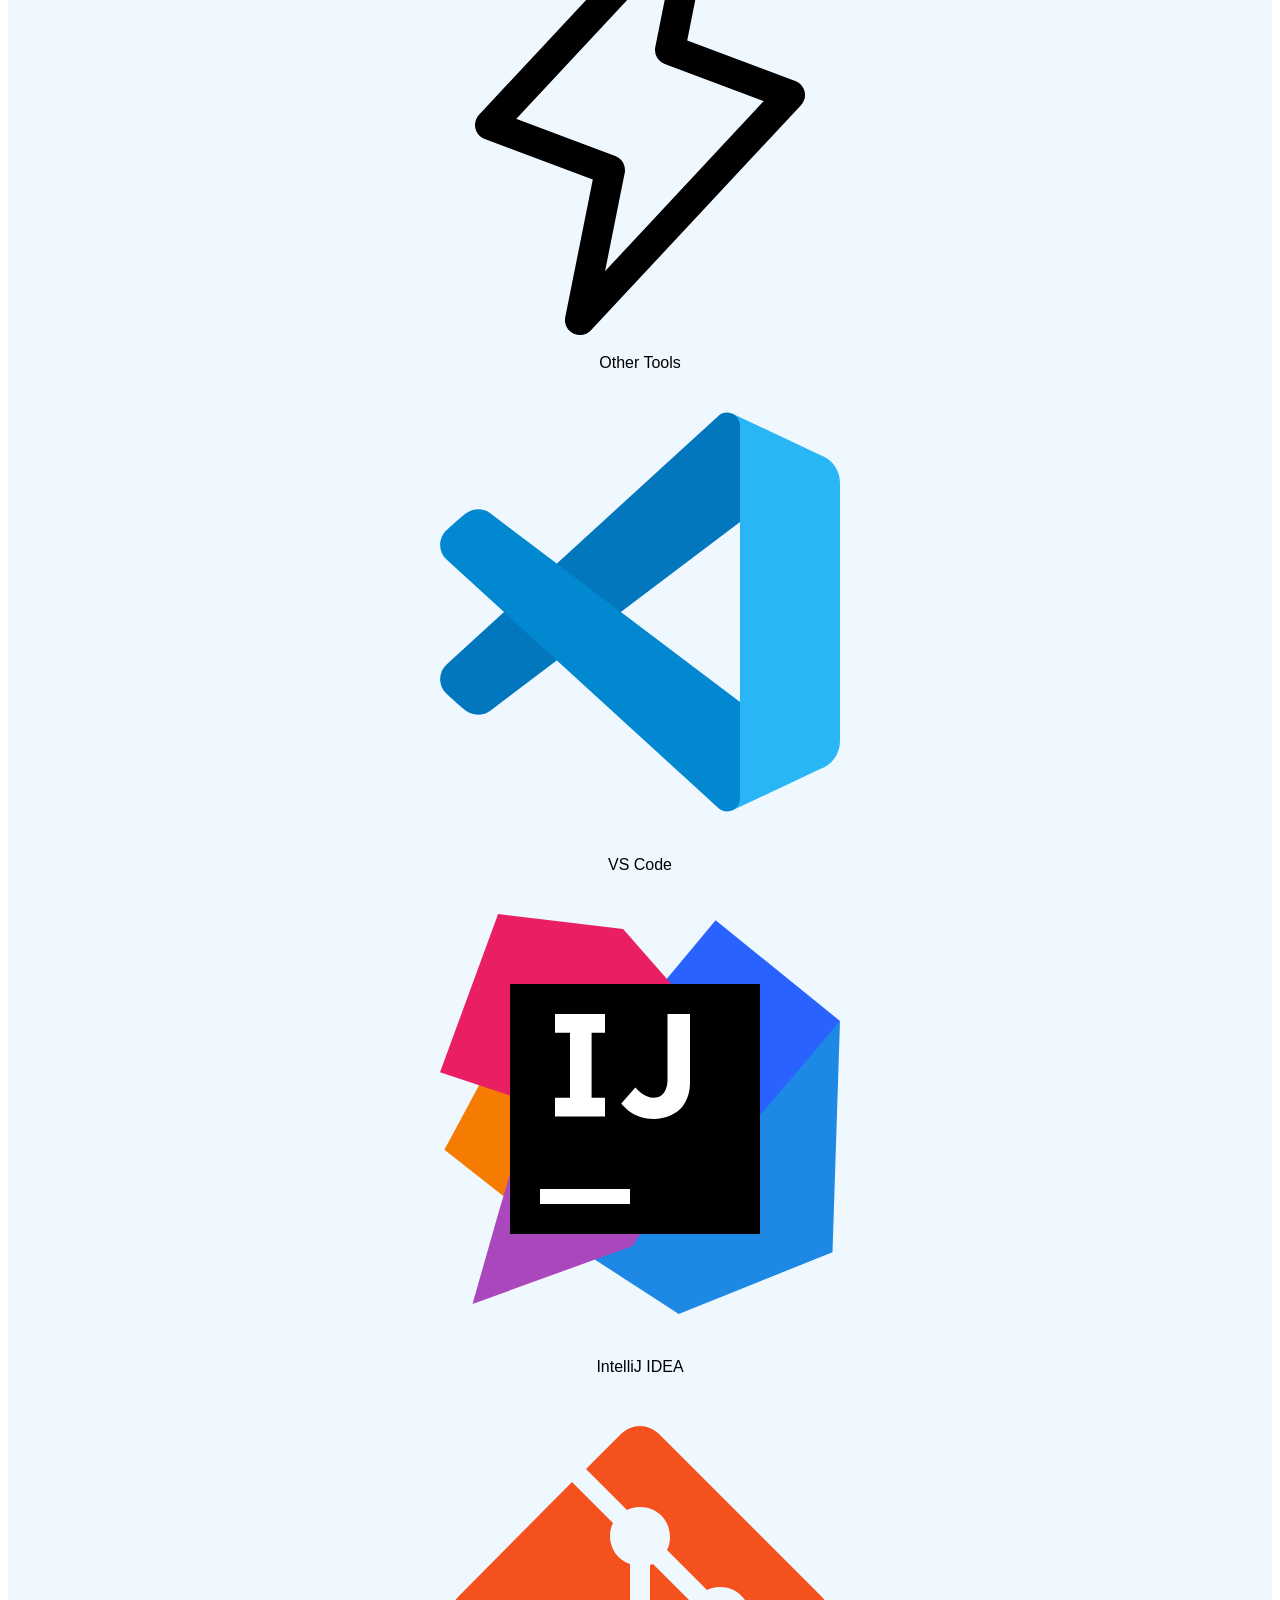
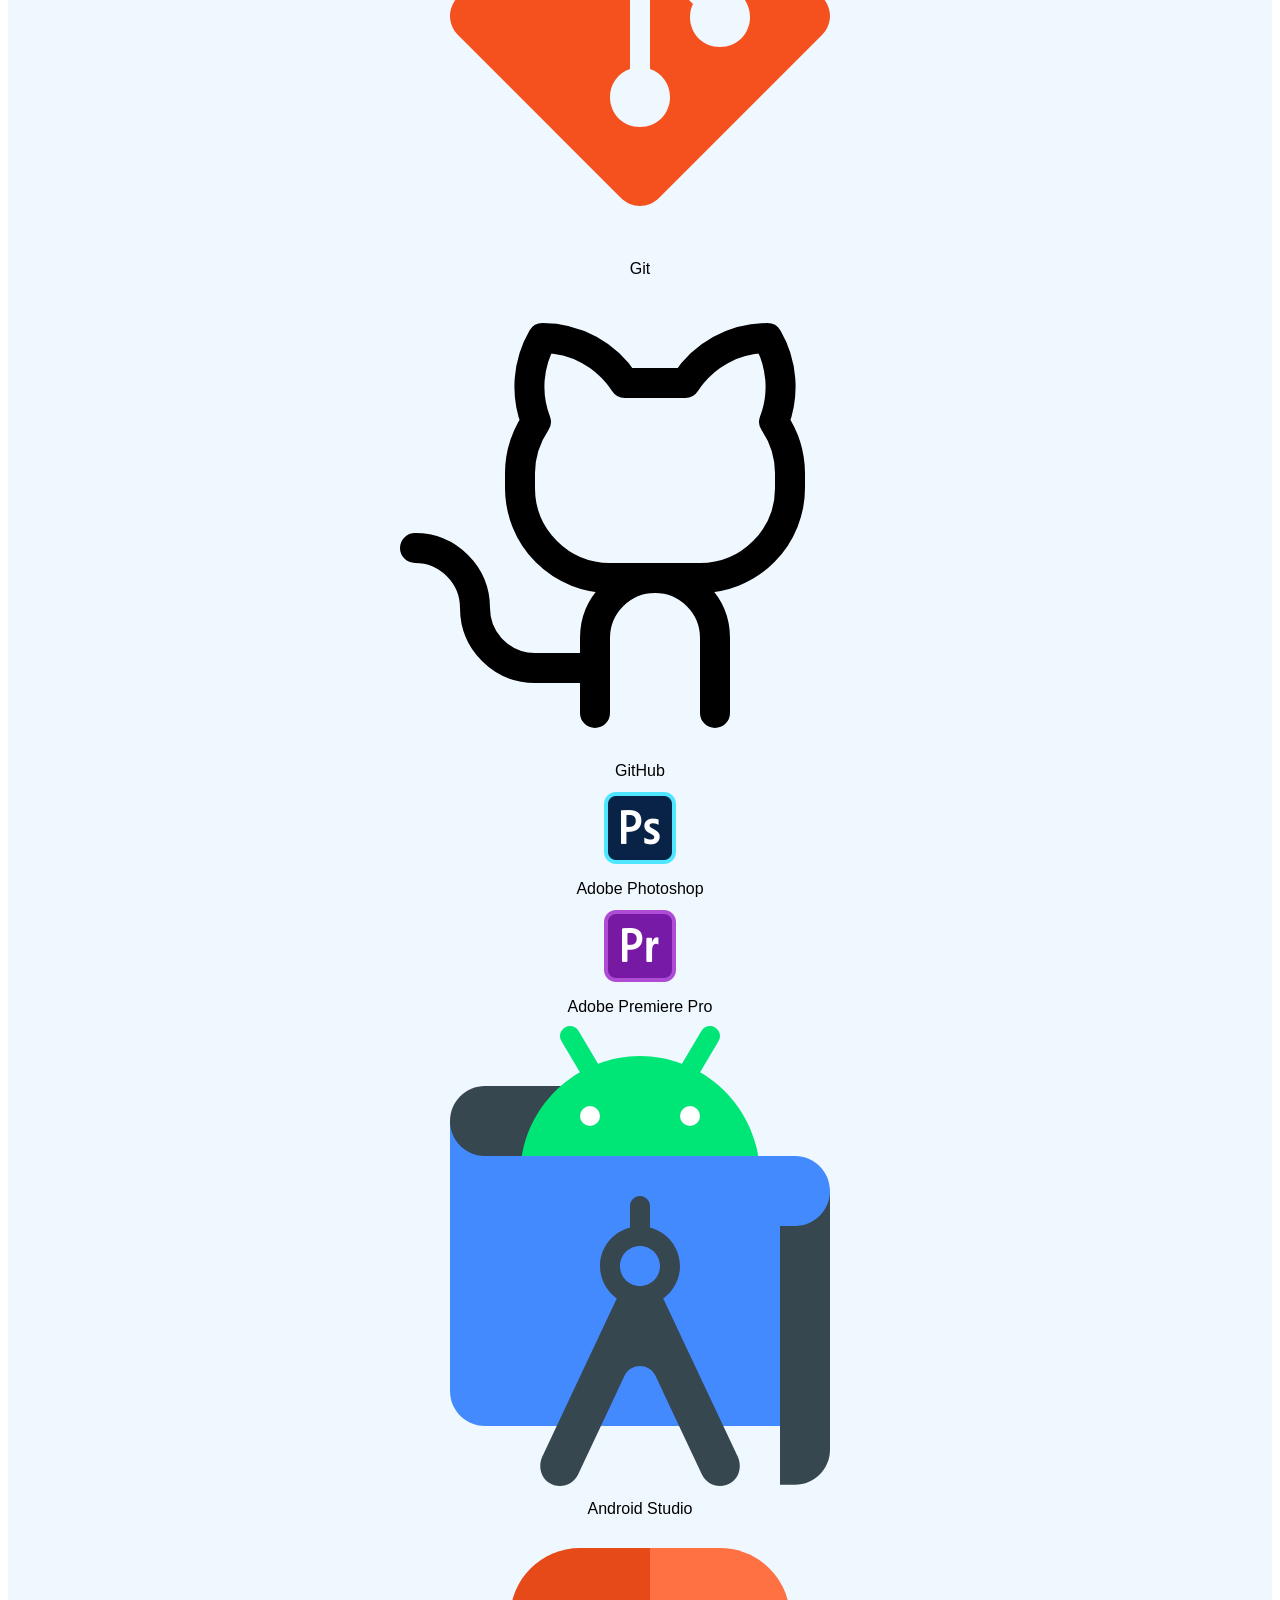
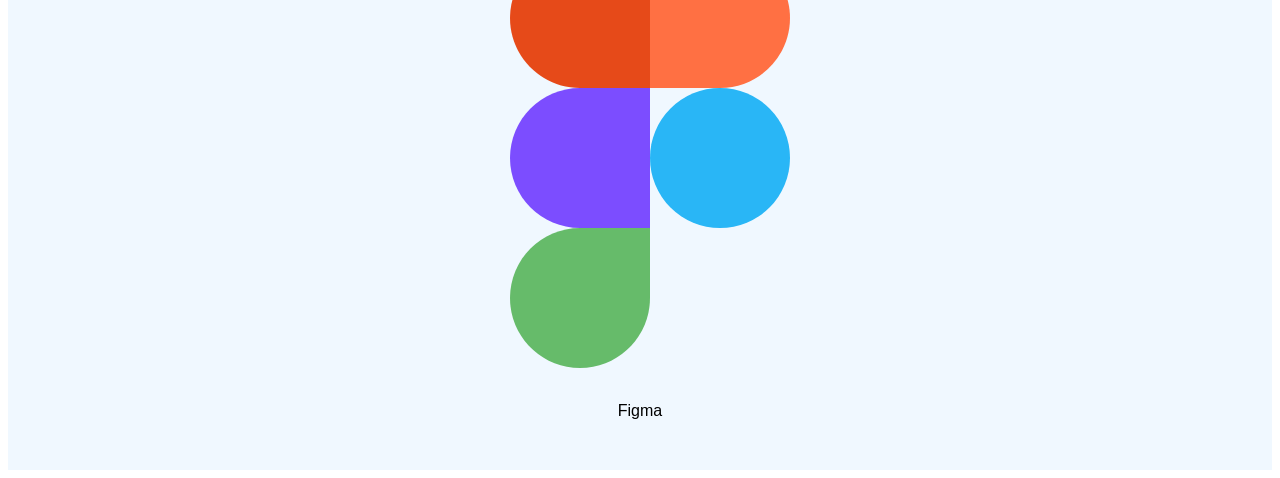
==== commit 9db61a55: "feat: improve layout and spacing in About section" ====
--- a/about.html
+++ b/about.html
@@ -25,6 +25,7 @@
                 <button class="menu-toggle js-menu-toggle"><img class="menu-icon" src="images/icons/icons8-menu-button.svg"></button>
             </div>
         </nav>
+
         <div class="main">
             <div class="heading-section">
                 <div class="heading-section-title">
@@ -36,6 +37,7 @@
                     </div>
                 </div>
             </div>
+
             <div class="story-section">
                 <div class="story-box">
                     <div class="story-box-content">
@@ -56,6 +58,7 @@
                         </div>
                     </div>
                 </div>
+
                 <div class="drives">
                     <div class="drives-heading">
                         What Drives Me
@@ -124,7 +127,9 @@
                     </div>
                     
                 </div>
-            </div>
+
+            </div>
+
             <div class="tools">
                 <div class="tools-title">
                     <div class="tools-title-heading">
@@ -134,104 +139,114 @@
                         Technologies I work with to bring ideas to life
                     </div>    
                 </div>
+
                 <div class="tool-content">
+
                     <div class="tool-box">
                         <div class="tool-box-title">
                             <div class="tool-box-image-background">
                                 <img class="tool-box-image" src="images/icons/code.svg">
                             </div>
-                            <div class="tool-box-title-text">
-                                Front-End
-                            </div>
-                        </div>
+                            <div class="tool-box-title-text">Front-End</div>
+                        </div>
+
                         <div class="tool">
                             <img class="tool-image" src="images/tools&languages/icons8-html-5.svg">
                             <div class="tool-name">HTML</div>
                         </div>
-                         <div class="tool">
+
+                        <div class="tool">
                             <img class="tool-image" src="images/tools&languages/icons8-css-logo.svg">
                             <div class="tool-name">CSS</div>
                         </div>
-                         <div class="tool">
+
+                        <div class="tool">
                             <img class="tool-image" src="images/tools&languages/icons8-javascript.svg">
                             <div class="tool-name">JavaScript</div>
                         </div>
-                        
-                    </div>
+                    </div>
+
                     <div class="tool-box">
                         <div class="tool-box-title">
                             <div class="tool-box-image-background">
-                                <img class="tool-box-image" src="images/icons/code.svg">
-                            </div>
-                            <div class="tool-box-title-text">
-                                Back-End
-                            </div>
-                        </div>
+                                <img class="tool-box-image" src="images/icons/hard-drives.svg">
+                            </div>
+                            <div class="tool-box-title-text">Back-End</div>
+                        </div>
+
                         <div class="tool">
                             <img class="tool-image" src="images/tools&languages/icons8-java.svg">
                             <div class="tool-name">Java</div>
                         </div>
-                         <div class="tool">
+
+                        <div class="tool">
                             <img class="tool-image" src="images/tools&languages/icons8-javascript.svg">
                             <div class="tool-name">JavaScript</div>
                         </div>
-                        
-                    </div>
+                    </div>
+
                     <div class="tool-box">
                         <div class="tool-box-title">
                             <div class="tool-box-image-background">
-                                <img class="tool-box-image" src="images/icons/code.svg">
-                            </div>
-                            <div class="tool-box-title-text">
-                                Databases
-                            </div>
-                        </div>
+                                <img class="tool-box-image" src="images/icons/database.svg">
+                            </div>
+                            <div class="tool-box-title-text">Databases</div>
+                        </div>
+
                         <div class="tool">
                             <img class="tool-image" src="images/tools&languages/icons8-mysql-96.png">
                             <div class="tool-name">MySQL</div>
                         </div>
-                         <div class="tool">
+
+                        <div class="tool">
                             <img class="tool-image" src="images/tools&languages/icons8-sqlite-100.png">
                             <div class="tool-name">SQLite</div>
                         </div>
                     </div>
-                    <div class="tool-box">
-                        <div class="tool-box-title">
-                            <div class="tool-box-image-background">
-                                <img class="tool-box-image" src="images/icons/code.svg">
-                            </div>
-                            <div class="tool-box-title-text">
-                                Other Tools
-                            </div>
-                        </div>
+
+                    <div class="tool-box other-tools">
+                        <div class="tool-box-title">
+                            <div class="tool-box-image-background">
+                                <img class="tool-box-image" src="images/icons/lightning.svg">
+                            </div>
+                            <div class="tool-box-title-text">Other Tools</div>
+                        </div>
+
                         <div class="tool">
                             <img class="tool-image" src="images/tools&languages/icons8-visual-studio-code-2019.svg">
                             <div class="tool-name">VS Code</div>
                         </div>
+
                         <div class="tool">
                             <img class="tool-image" src="images/tools&languages/icons8-intellij-idea.svg">
                             <div class="tool-name">IntelliJ IDEA</div>
                         </div>
+
                         <div class="tool">
                             <img class="tool-image" src="images/tools&languages/icons8-git.svg">
                             <div class="tool-name">Git</div>
                         </div>
+
                         <div class="tool">
                             <img class="tool-image" src="images/tools&languages/github-logo.svg">
                             <div class="tool-name">GitHub</div>
                         </div>
+
                         <div class="tool">
                             <img class="tool-image" src="images/tools&languages/icons8-adobe-photoshop-96.png">
                             <div class="tool-name">Adobe Photoshop</div>
                         </div>
+
                         <div class="tool">
                             <img class="tool-image" src="images/tools&languages/icons8-adobe-premiere-pro-96.png">
                             <div class="tool-name">Adobe Premiere Pro</div>
                         </div>
+
                         <div class="tool">
                             <img class="tool-image" src="images/tools&languages/icons8-android-studio.svg">
                             <div class="tool-name">Android Studio</div>
                         </div>
+
                         <div class="tool">
                             <img class="tool-image" src="images/tools&languages/icons8-figma.svg">
                             <div class="tool-name">Figma</div>
@@ -239,7 +254,9 @@
                     </div>
                 </div>
             </div>
-        </div>    
+
+        </div>  
+
         <script src="scripts/nav-bar.js"></script>
         <script src="scripts/theme-toggle.js"></script>
     </body>
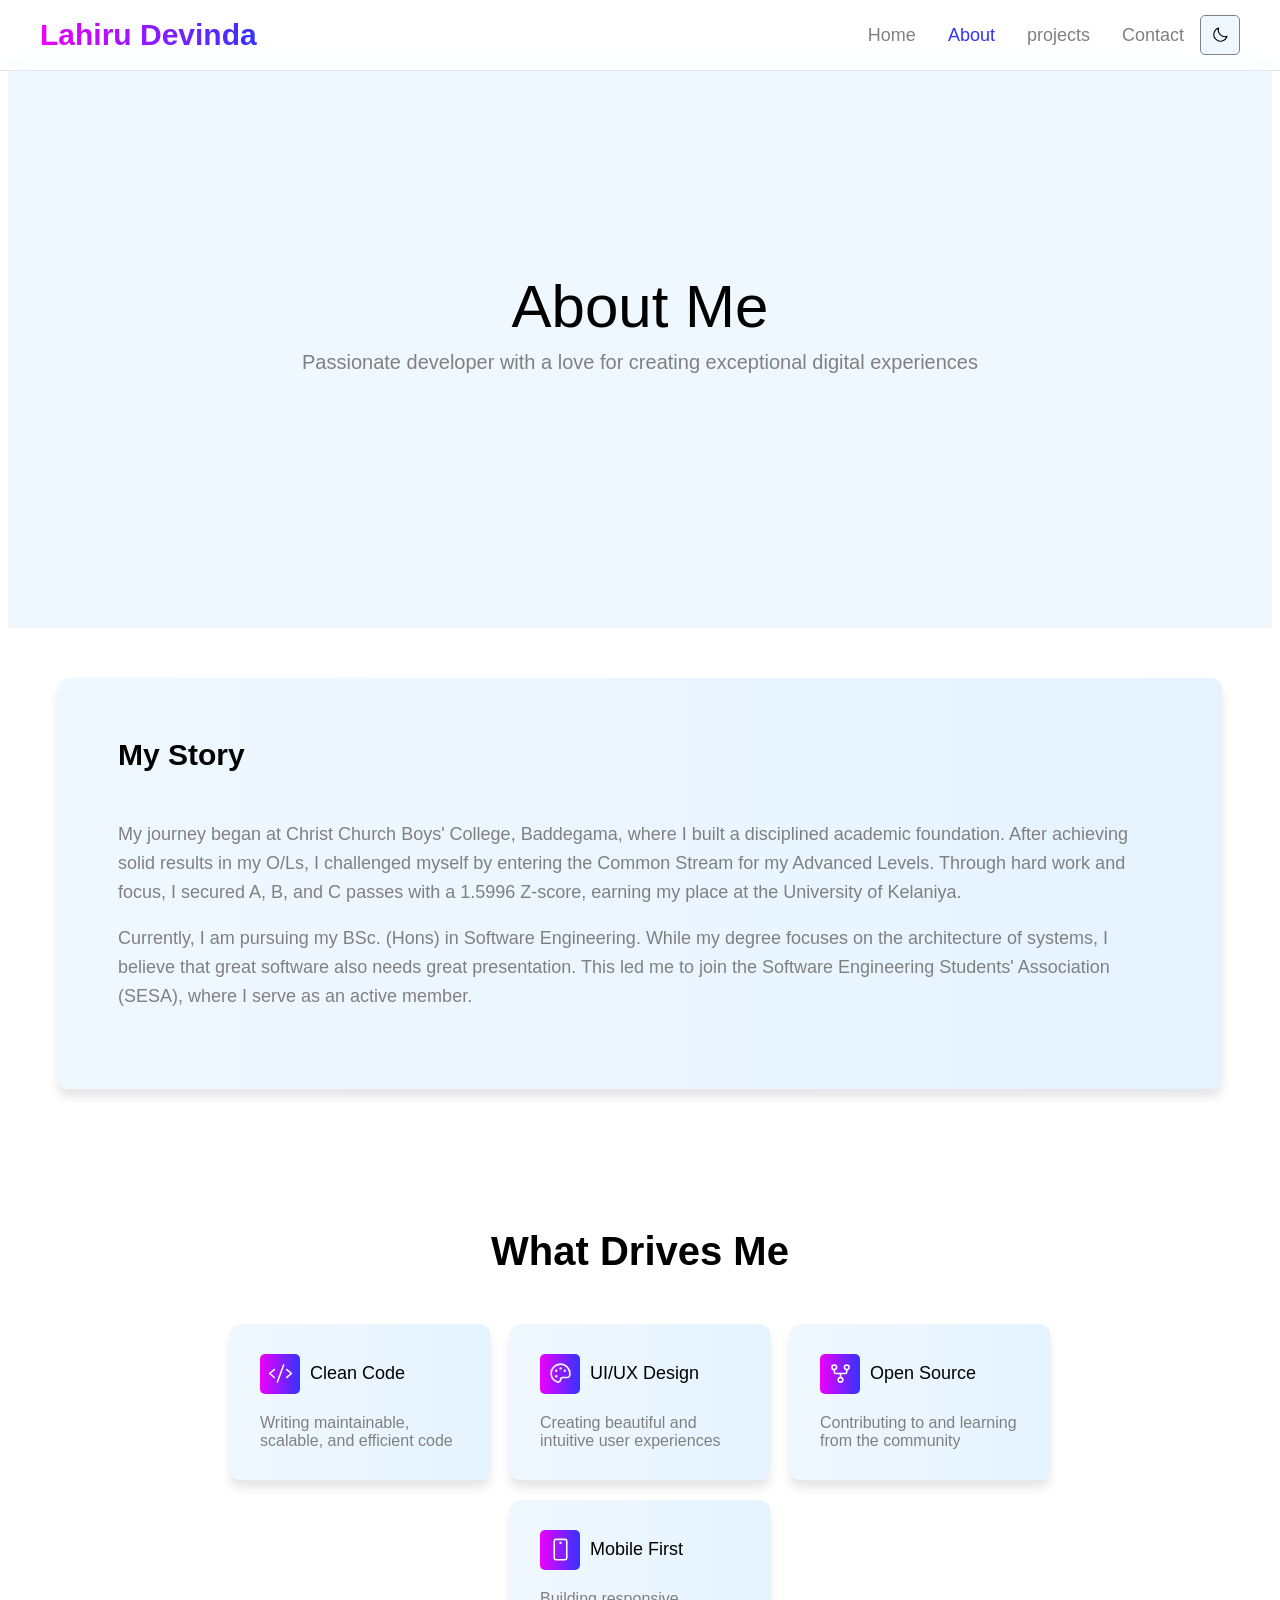
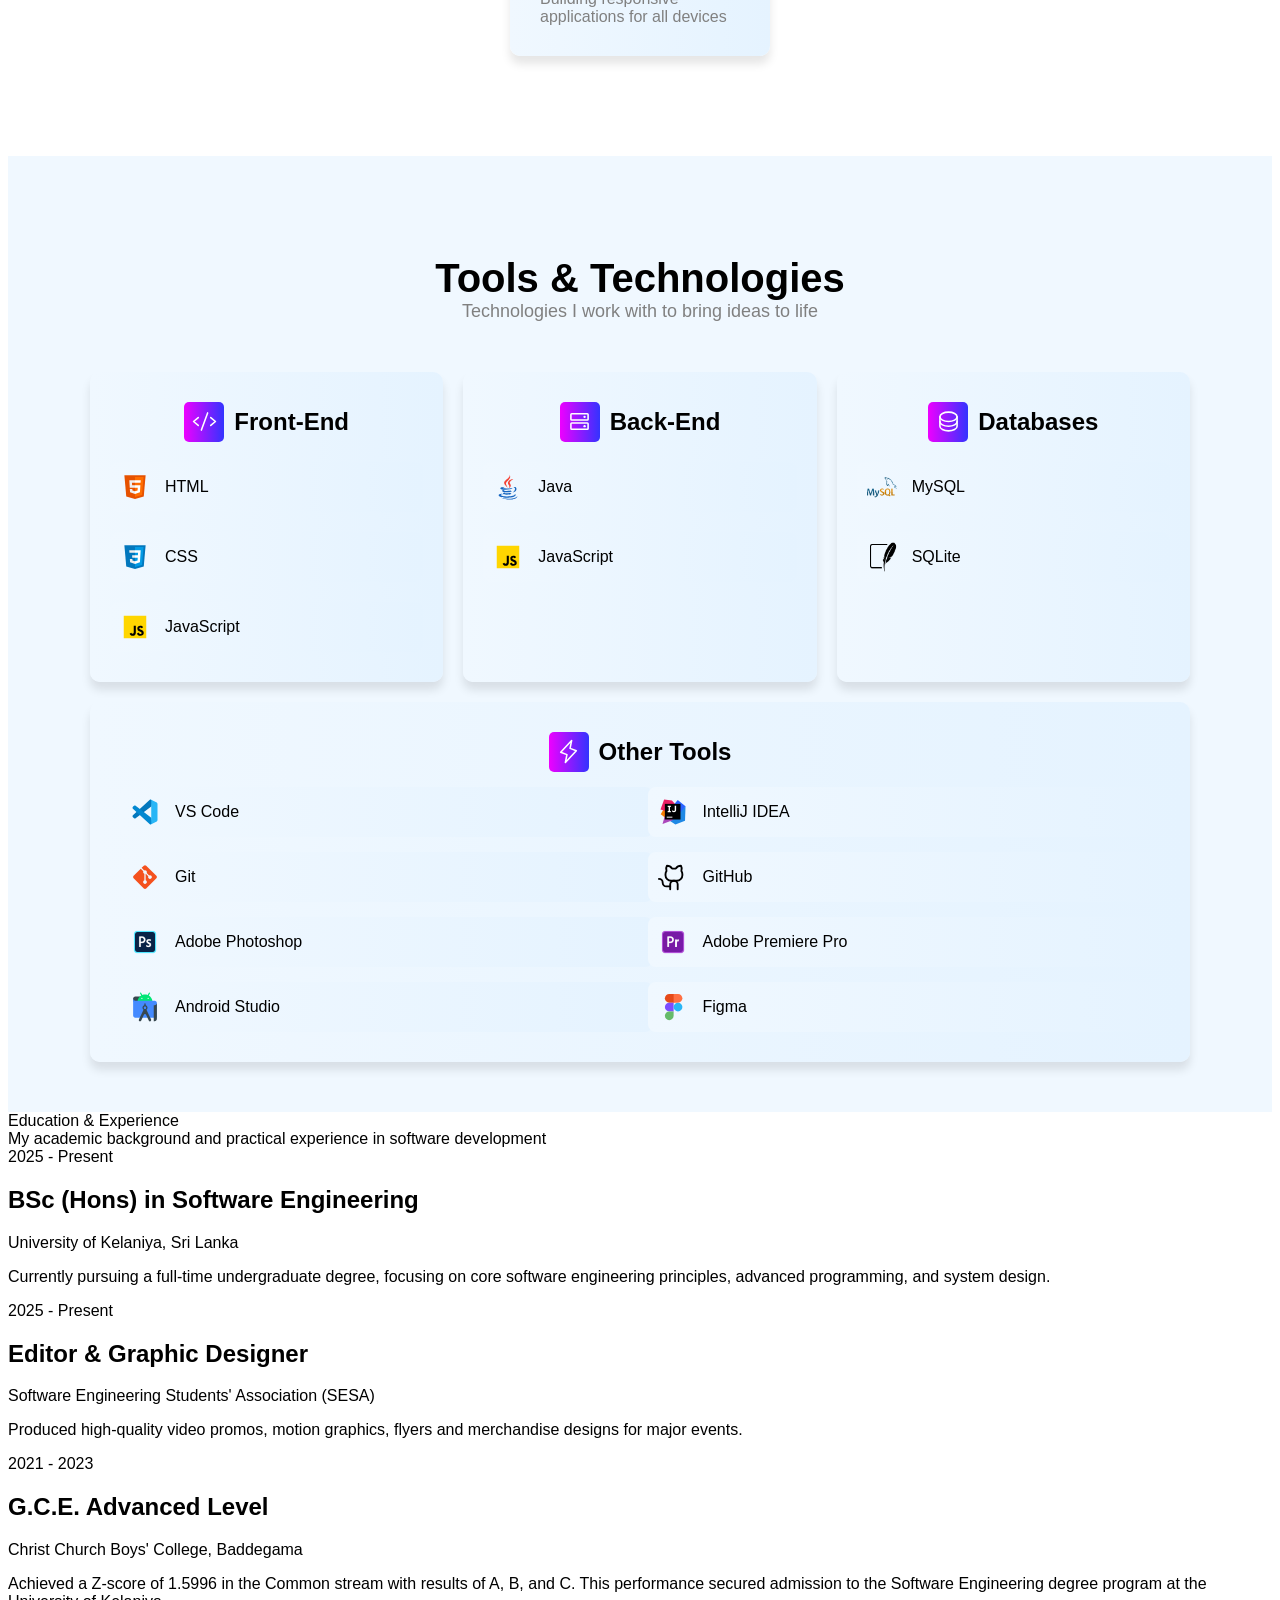
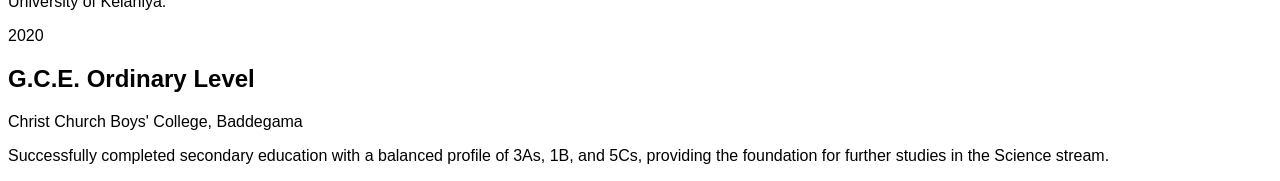
==== commit ab935e02: "feat: add education and experience section with timeline details" ====
--- a/about.html
+++ b/about.html
@@ -255,6 +255,78 @@
                 </div>
             </div>
 
+            <div class="education-expirience">
+                <div class="education-expirience-title">
+                    <div class="education-expirience-heading">
+                        Education & Experience
+                    </div>
+                    <div class="education-expirience-sub-heading">
+                        My academic background and practical experience in software development
+                    </div>
+                    <section class="timeline-section">
+                        <div class="timeline">
+
+                            <div class="timeline-item">
+                                <div class="timeline-line"></div>
+                                <div class="timeline-dot"></div>
+
+                                <div class="timeline-card">
+                                    <div class="timeline-year">2025 - Present</div>
+                                    <h2 class="timeline-title">BSc (Hons) in Software Engineering</h2>
+                                    <div class="timeline-company">University of Kelaniya, Sri Lanka</div>
+                                    <p class="timeline-description">
+                                        Currently pursuing a full-time undergraduate degree, focusing on core software engineering principles, advanced programming, and system design.
+                                    </p>
+                                </div>
+                            </div>
+
+                            <div class="timeline-item">
+                                <div class="timeline-line"></div>
+                                <div class="timeline-dot"></div>
+
+                                <div class="timeline-card">
+                                    <div class="timeline-year">2025 - Present</div>
+                                    <h2 class="timeline-title">Editor & Graphic Designer</h2>
+                                    <div class="timeline-company">Software Engineering Students' Association (SESA)</div>
+                                    <p class="timeline-description">
+                                        Produced high-quality video promos, motion graphics, flyers and merchandise designs for major events.
+                                    </p>
+                                </div>
+                            </div>
+
+                            <div class="timeline-item">
+                                <div class="timeline-line"></div>
+                                <div class="timeline-dot"></div>
+
+                                <div class="timeline-card">
+                                    <div class="timeline-year">2021 - 2023</div>
+                                    <h2 class="timeline-title">G.C.E. Advanced Level</h2>
+                                    <div class="timeline-company">Christ Church Boys' College, Baddegama</div>
+                                    <p class="timeline-description">
+                                        Achieved a Z-score of 1.5996 in the Common stream with results of A, B, and C. This performance secured admission to the Software Engineering degree program at the University of Kelaniya.
+                                    </p>
+                                </div>
+                            </div>
+
+                            <div class="timeline-item">
+                                <div class="timeline-line"></div>
+                                <div class="timeline-dot"></div>
+
+                                <div class="timeline-card">
+                                    <div class="timeline-year">2020</div>
+                                    <h2 class="timeline-title">G.C.E. Ordinary Level</h2>
+                                    <div class="timeline-company">Christ Church Boys' College, Baddegama</div>
+                                    <p class="timeline-description">
+                                        Successfully completed secondary education with a balanced profile of 3As, 1B, and 5Cs, providing the foundation for further studies in the Science stream.
+                                    </p>
+                                </div>
+                            </div>
+
+                        </div>
+                    </section>
+                </div>    
+            </div>
+
         </div>  
 
         <script src="scripts/nav-bar.js"></script>
--- a/styles/main.css
+++ b/styles/main.css
@@ -18,6 +18,7 @@
 
 .main {
     padding-top: 50px;
+    animation: fadeIn .8s ease;
 }
 
 body,
@@ -30,4 +31,13 @@
 a,
 div {
     transition: background-color 0.3s ease, color 0.3s ease, border-color 0.3s ease;
+}
+
+@keyframes fadeIn {
+    from {
+        opacity: 0;
+    }
+    to {
+        opacity: 1;
+    }
 }
--- a/styles/about.css
+++ b/styles/about.css
@@ -60,19 +60,17 @@
     padding: 30px;
     margin-bottom: 30px;
     box-shadow: 0 8px 10px rgba(0, 0, 0, 0.1);
+    transition: 0.4s ease;
 }
 
 .story-box:hover {
     box-shadow: 0 12px 15px rgba(0, 0, 0, 0.2);
     transform: scale(1.01);
-    transition: 0.8s ease;
 }
 
 .story-box-content {
     display: flex;
     flex-direction: column;
-    align-items: flex-start;
-    justify-content: center;
     padding: 30px;
 }
 
@@ -97,9 +95,6 @@
     display: flex;
     flex-direction: column;
     align-items: center;
-    justify-content: center;
-    width: 100%;
-    box-sizing: border-box;
 }
 
 .drives-heading {
@@ -113,33 +108,29 @@
 
 .drive-boxes {
     display: flex;
-    flex-direction: row;
     flex-wrap: wrap;
-    column-gap: 20px;
-    row-gap: 20px;
-    align-items: stretch;
+    gap: 20px;
     justify-content: center;
     width: 100%;
-    box-sizing: border-box;
-}
+}
+
 .drives-content-box {
     background: var(--box-gradient);
     border-radius: 10px;
     padding: 30px;
     width: 200px;
     box-shadow: 0 8px 10px rgba(0, 0, 0, 0.1);
+    transition: 0.4s ease;
 }
 
 .drives-content-box:hover {
+    transform: scale(1.05);
     box-shadow: 0 12px 15px rgba(0, 0, 0, 0.2);
-    transform: scale(1.05);
-    transition: 0.8s ease;
 }
 
 .drives-content-heading {
     display: flex;
-    flex-direction: row;
-    column-gap: 10px;
+    gap: 10px;
     margin-bottom: 20px;
     align-items: center;
 }
@@ -171,7 +162,6 @@
     font-family: var(--primary-font);
     font-size: 16px;
     color: var(--text-color-secondary);
-    line-height: 1.4;
 }
 
 .tools {
@@ -179,20 +169,12 @@
     display: flex;
     flex-direction: column;
     align-items: center;
-    justify-content: center;
-    width: 100%;
-    box-sizing: border-box;
     padding: 50px;
     text-align: center;
 }
 
 .tools-title {
-    display: flex;
-    flex-direction: column;
-    align-items: center;
-    justify-content: center;
-    margin-bottom: 50px;
-    margin-top: 50px;
+    margin: 50px 0;
 }
 
 .tools-title-heading {
@@ -200,12 +182,123 @@
     font-size: 40px;
     font-weight: 600;
     color: var(--text-color-main);
-    margin-bottom: 20px;
 }
 
 .tools-title-sub-heading {
     font-family: var(--primary-font);
     font-size: 18px;
     color: var(--text-color-secondary);
-    line-height: 1.4;
+}
+
+.tool-content {
+    display: grid;
+    grid-template-columns: repeat(3, 1fr);
+    gap: 20px;
+    width: 100%;
+    max-width: 1100px;
+}
+
+.tool-box {
+    display: flex;
+    flex-direction: column;
+    gap: 20px;
+    align-items: center;
+    padding: 30px;
+    border-radius: 10px;
+    background: var(--box-gradient);
+    box-shadow: 0 8px 10px rgba(0, 0, 0, 0.1);
+    transition: 0.3s ease;
+}
+
+.tool-box:hover {
+    transform: translateY(-5px);
+    box-shadow: 0 12px 15px rgba(0, 0, 0, 0.2);
+}
+
+.tool-box-title {
+    display: flex;
+    gap: 10px;
+    align-items: center;
+}
+
+.tool-box-image-background {
+    width: 40px;
+    height: 40px;
+    background: var(--gradient);
+    border-radius: 5px;
+    display: flex;
+    align-items: center;
+    justify-content: center;
+}
+
+.tool-box-image {
+    width: 25px;
+    height: 25px;
+    filter: invert(1);
+}
+
+.tool-box-title-text {
+    font-family: var(--heading-font);
+    font-size: 24px;
+    font-weight: 600;
+    color: var(--text-color-main);
+}
+
+.tool {
+    display: flex;
+    align-items: center;
+    gap: 15px;
+    width: 100%;
+    padding: 10px;
+    border-radius: 8px;
+    background: var(--box-gradient);
+}
+
+.tool-image {
+    width: 30px;
+    height: 30px;
+}
+
+.tool-name {
+    font-family: var(--primary-font);
+    font-size: 16px;
+    color: var(--text-color-main);
+}
+
+.tool-box.other-tools {
+    grid-column: span 3;
+    display: grid;
+    grid-template-columns: repeat(2, 1fr);
+    gap: 15px;
+}
+
+.tool-box.other-tools .tool-box-title {
+    grid-column: span 2;
+}
+
+.tool-box.other-tools .tool-box-title {
+    grid-column: span 2;
+    display: flex;
+    justify-content: center;
+    align-items: center;
+    text-align: center;
+}
+
+@media (max-width: 900px) {
+    .tool-content {
+        grid-template-columns: 1fr;
+    }
+
+    .tool-box.other-tools {
+        grid-column: span 1;
+        grid-template-columns: 1fr;
+    }
+
+    .tool-box.other-tools .tool-box-title {
+        grid-column: span 1;
+    }
+
+    .heading-section-heading {
+        font-size: 40px;
+    }
 }
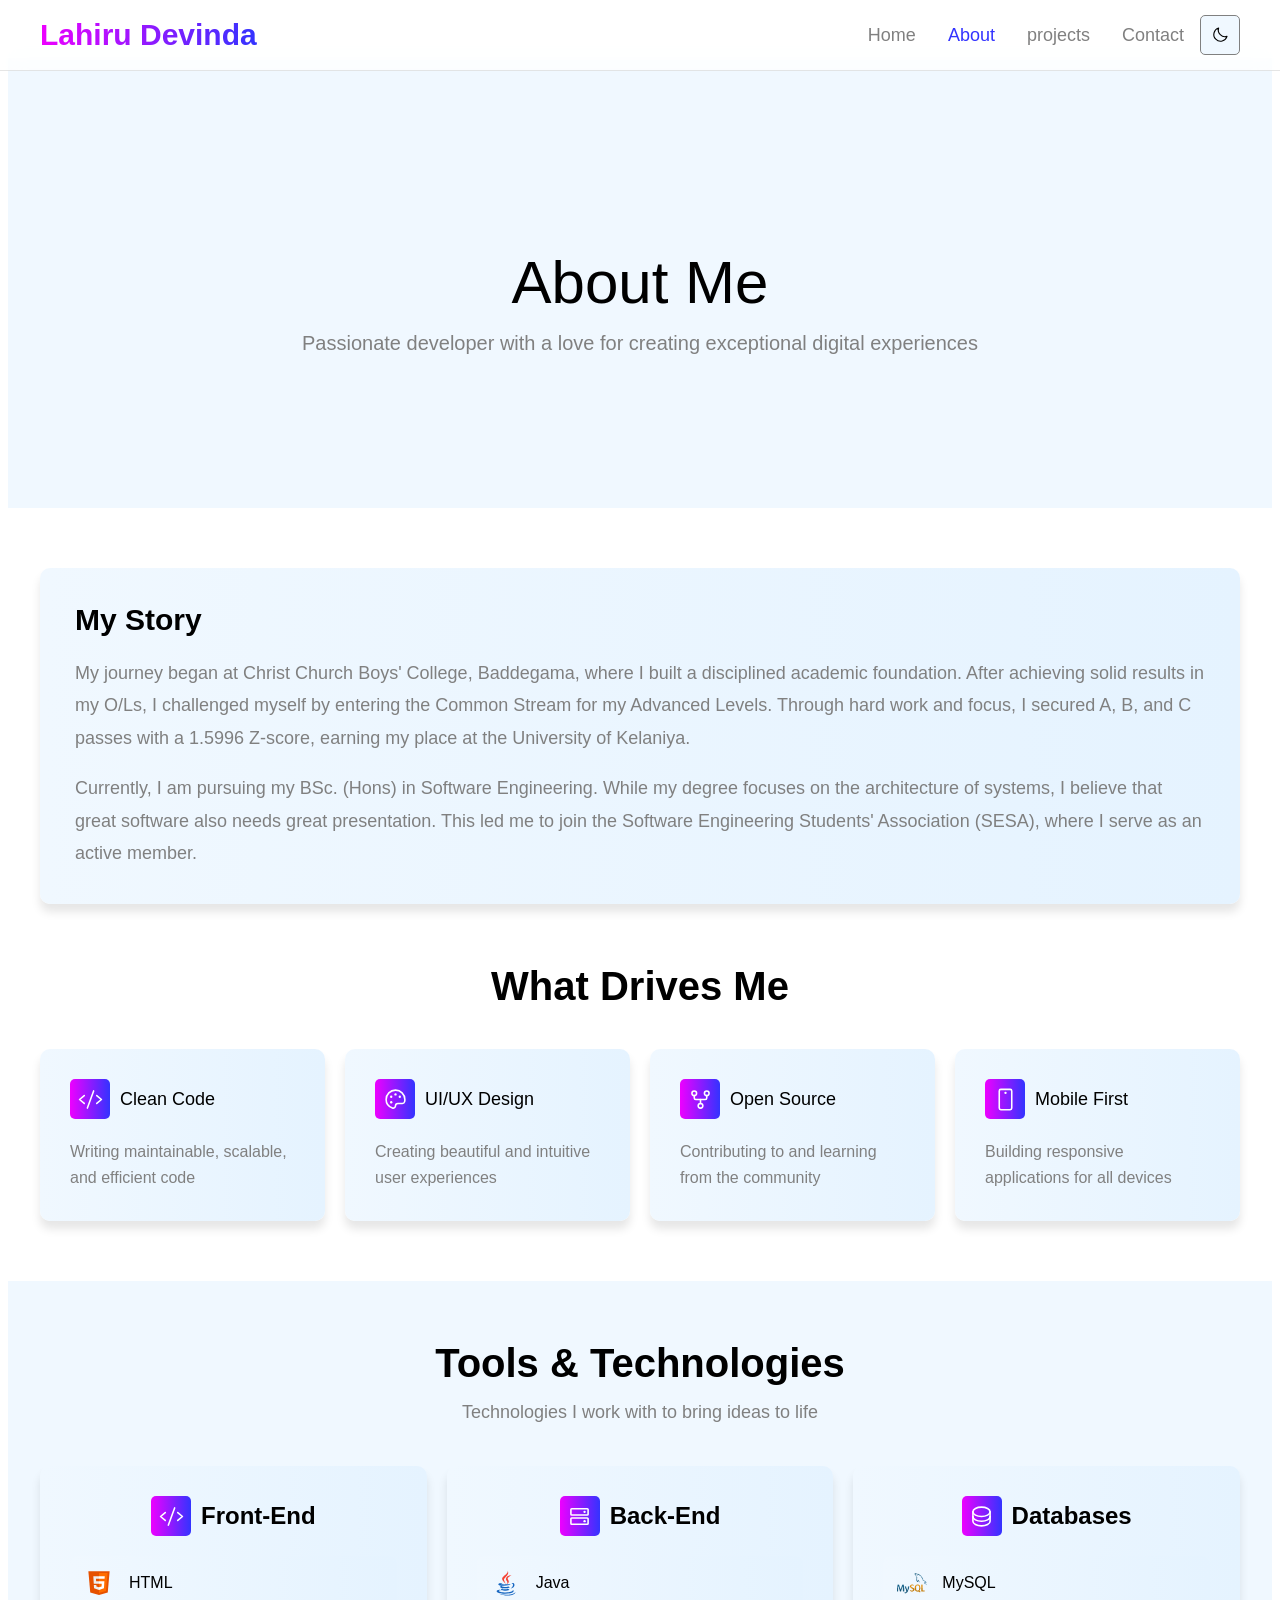
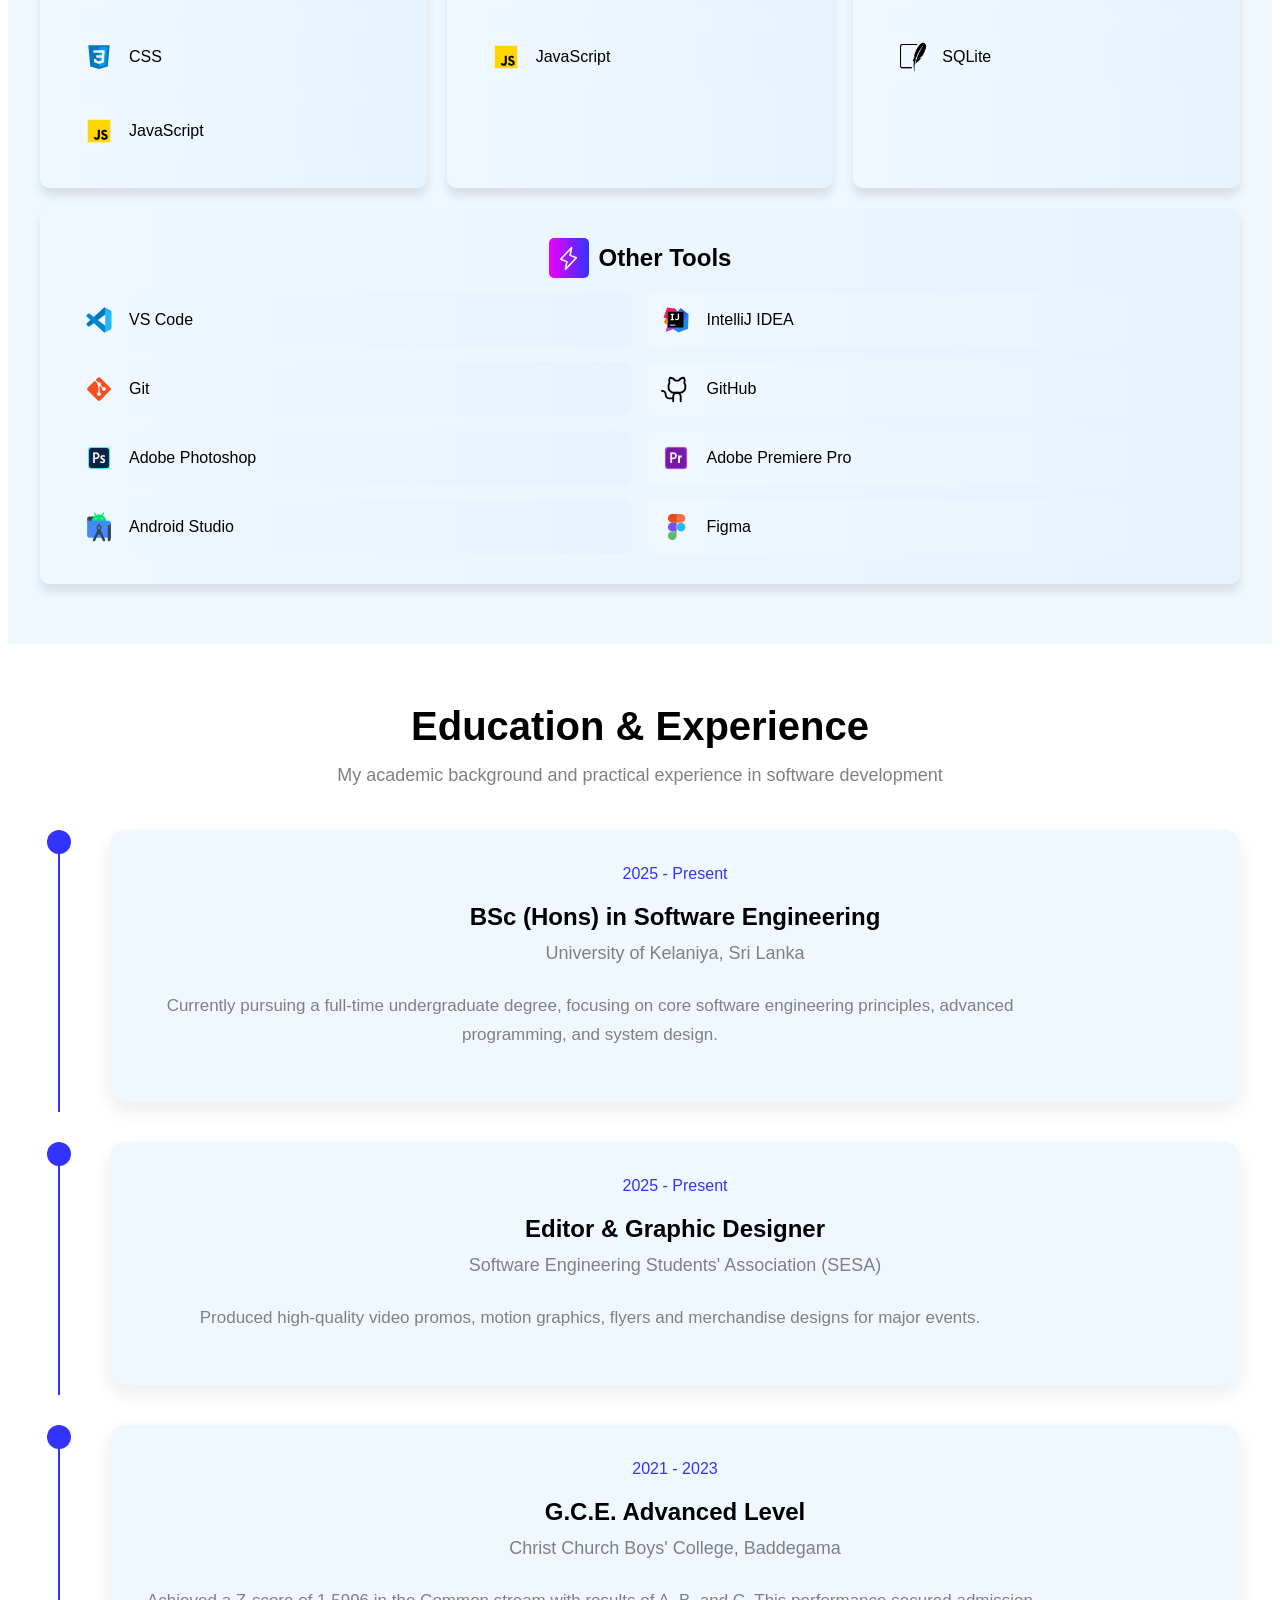
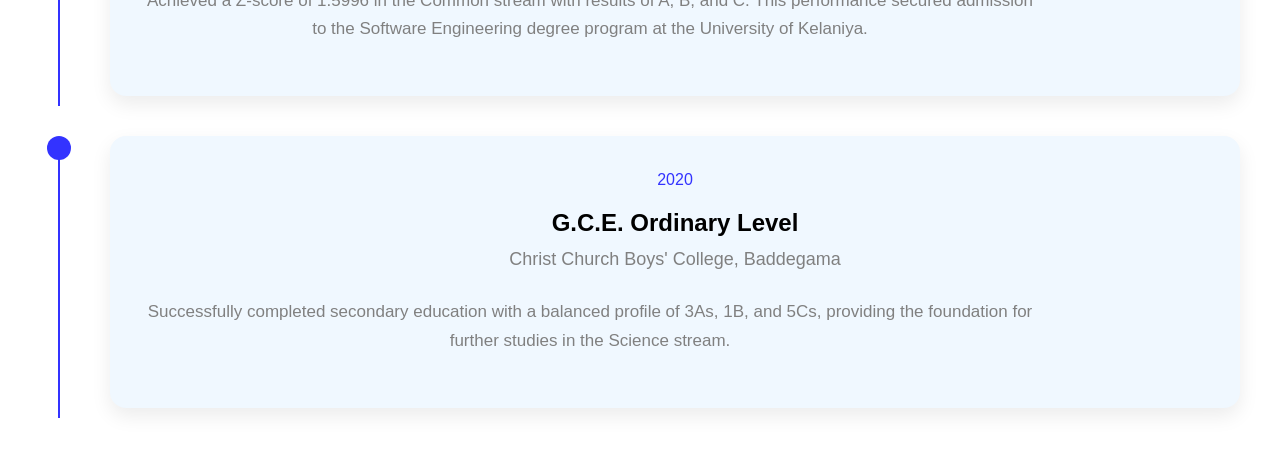
==== commit d602ad4a: "feat: update project links in navigation to point to project.html" ====
--- a/about.html
+++ b/about.html
@@ -18,7 +18,7 @@
                     <div class="menu">
                     <a class="links" href="index.html">Home</a>
                     <a class="links current" href="#">About</a>
-                    <a class="links" href="#">projects</a>
+                    <a class="links" href="project.html">projects</a>
                     <a class="links" href="#">Contact</a>
                 </div>
                 <button class="theme-button js-theme-toggle"><img class="theme-image" src="images/icons/moon.svg"></button>
--- a/styles/about.css
+++ b/styles/about.css
@@ -22,17 +22,29 @@
     --filter: invert(1) brightness(1);
 }
 
+.story-box,
+.drive-boxes,
+.tool-content,
+.education-expirience-title,
+.timeline {
+    width: 100%;
+    max-width: 1200px;
+    margin-left: auto;
+    margin-right: auto;
+    box-sizing: border-box;
+}
+
 .heading-section {
     display: flex;
     flex-direction: column;
     align-items: center;
     justify-content: center;
-    padding-top: 70px;
-    padding-bottom: 50px;
+    padding: 100px 20px 60px;
     text-align: center;
     background-color: var(--bg-color-1);
     width: 100%;
     min-height: 50vh;
+    box-sizing: border-box;
 }
 
 .heading-section-heading {
@@ -46,19 +58,21 @@
     font-family: var(--primary-font);
     font-size: 20px;
     color: var(--text-color-secondary);
-    margin-bottom: 60px;
+    margin-bottom: 0;
+    line-height: 1.6;
 }
 
 .story-section {
     background-color: var(--bg-color-2);
-    padding: 50px;
+    padding: 60px 20px 0;
+    box-sizing: border-box;
 }
 
 .story-box {
     background: var(--box-gradient);
     border-radius: 10px;
-    padding: 30px;
-    margin-bottom: 30px;
+    padding: 25px;
+    margin-bottom: 60px;
     box-shadow: 0 8px 10px rgba(0, 0, 0, 0.1);
     transition: 0.4s ease;
 }
@@ -71,7 +85,7 @@
 .story-box-content {
     display: flex;
     flex-direction: column;
-    padding: 30px;
+    padding: 10px;
 }
 
 .story-box-heading {
@@ -79,22 +93,31 @@
     font-size: 30px;
     font-weight: 600;
     color: var(--text-color-main);
-    margin-bottom: 30px;
+    margin-bottom: 20px;
 }
 
 .story-box-description {
     font-family: var(--primary-font);
     font-size: 18px;
     color: var(--text-color-secondary);
-    line-height: 1.6;
+    line-height: 1.8;
+}
+
+.story-box-description p {
+    margin: 0 0 18px;
+}
+
+.story-box-description p:last-child {
+    margin-bottom: 0;
 }
 
 .drives {
-    background-color: var(--bg-color-2);
-    padding: 50px;
+    background-color: transparent;
+    padding: 0 0 60px;
     display: flex;
     flex-direction: column;
     align-items: center;
+    box-sizing: border-box;
 }
 
 .drives-heading {
@@ -102,15 +125,18 @@
     font-size: 40px;
     font-weight: 600;
     color: var(--text-color-main);
-    margin-bottom: 50px;
-    margin-top: 60px;
+    margin: 0 0 40px;
+    text-align: center;
 }
 
 .drive-boxes {
-    display: flex;
-    flex-wrap: wrap;
+    display: grid;
+    grid-template-columns: repeat(4, minmax(0, 1fr));
     gap: 20px;
     justify-content: center;
+}
+
+.drives-content {
     width: 100%;
 }
 
@@ -118,13 +144,14 @@
     background: var(--box-gradient);
     border-radius: 10px;
     padding: 30px;
-    width: 200px;
+    min-height: 100%;
     box-shadow: 0 8px 10px rgba(0, 0, 0, 0.1);
     transition: 0.4s ease;
+    box-sizing: border-box;
 }
 
 .drives-content-box:hover {
-    transform: scale(1.05);
+    transform: scale(1.03);
     box-shadow: 0 12px 15px rgba(0, 0, 0, 0.2);
 }
 
@@ -143,6 +170,7 @@
     display: flex;
     align-items: center;
     justify-content: center;
+    flex-shrink: 0;
 }
 
 .drives-content-image {
@@ -162,6 +190,7 @@
     font-family: var(--primary-font);
     font-size: 16px;
     color: var(--text-color-secondary);
+    line-height: 1.6;
 }
 
 .tools {
@@ -169,12 +198,15 @@
     display: flex;
     flex-direction: column;
     align-items: center;
-    padding: 50px;
+    padding: 60px 20px;
     text-align: center;
+    box-sizing: border-box;
 }
 
 .tools-title {
-    margin: 50px 0;
+    width: 100%;
+    max-width: 1200px;
+    margin: 0 auto 40px;
 }
 
 .tools-title-heading {
@@ -182,20 +214,20 @@
     font-size: 40px;
     font-weight: 600;
     color: var(--text-color-main);
+    margin-bottom: 12px;
 }
 
 .tools-title-sub-heading {
     font-family: var(--primary-font);
     font-size: 18px;
     color: var(--text-color-secondary);
+    line-height: 1.6;
 }
 
 .tool-content {
     display: grid;
-    grid-template-columns: repeat(3, 1fr);
+    grid-template-columns: repeat(3, minmax(0, 1fr));
     gap: 20px;
-    width: 100%;
-    max-width: 1100px;
 }
 
 .tool-box {
@@ -208,6 +240,7 @@
     background: var(--box-gradient);
     box-shadow: 0 8px 10px rgba(0, 0, 0, 0.1);
     transition: 0.3s ease;
+    box-sizing: border-box;
 }
 
 .tool-box:hover {
@@ -219,6 +252,7 @@
     display: flex;
     gap: 10px;
     align-items: center;
+    justify-content: center;
 }
 
 .tool-box-image-background {
@@ -229,6 +263,7 @@
     display: flex;
     align-items: center;
     justify-content: center;
+    flex-shrink: 0;
 }
 
 .tool-box-image {
@@ -249,56 +284,429 @@
     align-items: center;
     gap: 15px;
     width: 100%;
-    padding: 10px;
+    padding: 12px 14px;
     border-radius: 8px;
     background: var(--box-gradient);
+    box-sizing: border-box;
 }
 
 .tool-image {
     width: 30px;
     height: 30px;
+    flex-shrink: 0;
 }
 
 .tool-name {
     font-family: var(--primary-font);
     font-size: 16px;
     color: var(--text-color-main);
+    text-align: left;
 }
 
 .tool-box.other-tools {
     grid-column: span 3;
     display: grid;
-    grid-template-columns: repeat(2, 1fr);
+    grid-template-columns: repeat(2, minmax(0, 1fr));
     gap: 15px;
 }
 
 .tool-box.other-tools .tool-box-title {
     grid-column: span 2;
-}
-
-.tool-box.other-tools .tool-box-title {
-    grid-column: span 2;
     display: flex;
     justify-content: center;
     align-items: center;
     text-align: center;
 }
 
-@media (max-width: 900px) {
+.education-expirience {
+    background-color: var(--bg-color-2);
+    padding: 60px 20px;
+    display: flex;
+    flex-direction: column;
+    align-items: center;
+    box-sizing: border-box;
+}
+
+.education-expirience-title {
+    text-align: center;
+    margin-top: 0;
+    margin-bottom: 0;
+}
+
+.education-expirience-heading {
+    font-family: var(--heading-font);
+    font-size: 40px;
+    font-weight: 600;
+    color: var(--text-color-main);
+    margin-bottom: 12px;
+}
+
+.education-expirience-sub-heading {
+    font-family: var(--primary-font);
+    font-size: 18px;
+    color: var(--text-color-secondary);
+    line-height: 1.6;
+}
+
+.timeline-section {
+    margin-top: 0;
+    padding: 40px 0 0;
+    width: 100%;
+    box-sizing: border-box;
+}
+
+.timeline {
+    width: 100%;
+}
+
+.timeline-item {
+    position: relative;
+    padding-left: 70px;
+    margin-bottom: 40px;
+}
+
+.timeline-item:last-child {
+    margin-bottom: 0;
+}
+
+.timeline-item:hover .timeline-card {
+    transform: scale(1.02);
+    box-shadow: 0 12px 15px rgba(0, 0, 0, 0.2);
+    transition: 1s ease;
+}
+
+.timeline-line {
+    position: absolute;
+    left: 18px;
+    top: 10px;
+    width: 2px;
+    height: 100%;
+    background: #3333ff;
+}
+
+.timeline-dot {
+    position: absolute;
+    left: 7px;
+    top: 0;
+    width: 24px;
+    height: 24px;
+    background: #3333ff;
+    border-radius: 50%;
+}
+
+.timeline-card {
+    background: var(--bg-color-1);
+    border-radius: 16px;
+    padding: 35px 30px;
+    box-shadow: 0 8px 20px rgba(0, 0, 0, 0.08);
+}
+
+.timeline-year {
+    color: #3333ff;
+    font-size: 16px;
+    font-weight: 500;
+    margin-bottom: 18px;
+}
+
+.timeline-title {
+    font-size: 24px;
+    font-weight: 700;
+    color: var(--text-color-main);
+    margin-bottom: 12px;
+}
+
+.timeline-company {
+    font-size: 18px;
+    color: var(--text-color-secondary);
+    margin-bottom: 28px;
+}
+
+.timeline-description {
+    font-size: 17px;
+    line-height: 1.7;
+    color: var(--text-color-secondary);
+    max-width: 900px;
+}
+
+@media (max-width: 1100px) {
+    .drive-boxes {
+        grid-template-columns: repeat(2, minmax(0, 1fr));
+    }
+
     .tool-content {
         grid-template-columns: 1fr;
     }
 
     .tool-box.other-tools {
         grid-column: span 1;
+        grid-template-columns: repeat(2, minmax(0, 1fr));
+    }
+
+    .tool-box.other-tools .tool-box-title {
+        grid-column: span 2;
+    }
+}
+
+@media (max-width: 900px) {
+    .heading-section {
+        padding: 90px 20px 50px;
+        min-height: auto;
+    }
+
+    .heading-section-heading {
+        font-size: 42px;
+    }
+
+    .heading-section-sub-heading {
+        font-size: 18px;
+    }
+
+    .story-section,
+    .tools,
+    .education-expirience {
+        padding-left: 20px;
+        padding-right: 20px;
+    }
+
+    .story-section {
+        padding-top: 40px;
+        padding-bottom: 0;
+    }
+
+    .drives {
+        padding-bottom: 40px;
+    }
+
+    .tools,
+    .education-expirience {
+        padding-top: 40px;
+        padding-bottom: 40px;
+    }
+
+    .story-box {
+        padding: 20px;
+        margin-bottom: 40px;
+    }
+
+    .story-box-content {
+        padding: 5px;
+    }
+
+    .story-box-heading,
+    .drives-heading,
+    .tools-title-heading,
+    .education-expirience-heading {
+        font-size: 32px;
+    }
+
+    .story-box-description,
+    .tools-title-sub-heading,
+    .education-expirience-sub-heading {
+        font-size: 16px;
+    }
+
+    .tools-title {
+        margin-bottom: 30px;
+    }
+
+    .drives-content-box {
+        padding: 24px;
+    }
+
+    .tool-box {
+        width: 100%;
+        padding: 25px 20px;
+    }
+
+    .tool-box-title-text {
+        font-size: 22px;
+    }
+
+    .tool {
+        padding: 12px 15px;
+    }
+
+    .timeline-section {
+        padding-top: 30px;
+    }
+
+    .timeline-item {
+        padding-left: 45px;
+        margin-bottom: 30px;
+    }
+
+    .timeline-line {
+        left: 11px;
+        top: 12px;
+        width: 2px;
+    }
+
+    .timeline-dot {
+        left: 0;
+        top: 2px;
+        width: 22px;
+        height: 22px;
+    }
+
+    .timeline-card {
+        padding: 24px 20px;
+        border-radius: 12px;
+    }
+
+    .timeline-year {
+        font-size: 15px;
+        margin-bottom: 14px;
+    }
+
+    .timeline-title {
+        font-size: 20px;
+        line-height: 1.4;
+    }
+
+    .timeline-company {
+        font-size: 16px;
+        margin-bottom: 18px;
+    }
+
+    .timeline-description {
+        font-size: 15px;
+        line-height: 1.6;
+    }
+}
+
+@media (max-width: 700px) {
+    .drive-boxes,
+    .tool-box.other-tools {
         grid-template-columns: 1fr;
     }
 
     .tool-box.other-tools .tool-box-title {
         grid-column: span 1;
     }
+}
+
+@media (max-width: 600px) {
+    .heading-section {
+        padding: 80px 15px 40px;
+    }
 
     .heading-section-heading {
-        font-size: 40px;
+        font-size: 34px;
+    }
+
+    .heading-section-sub-heading {
+        font-size: 16px;
+    }
+
+    .story-section,
+    .tools,
+    .education-expirience {
+        padding-left: 15px;
+        padding-right: 15px;
+    }
+
+    .story-section {
+        padding-top: 30px;
+    }
+
+    .drives {
+        padding-bottom: 30px;
+    }
+
+    .tools,
+    .education-expirience {
+        padding-top: 30px;
+        padding-bottom: 30px;
+    }
+
+    .story-box {
+        padding: 16px;
+        margin-bottom: 30px;
+    }
+
+    .story-box-content {
+        padding: 0;
+    }
+
+    .story-box-heading,
+    .drives-heading,
+    .tools-title-heading,
+    .education-expirience-heading {
+        font-size: 28px;
+    }
+
+    .story-box-description {
+        font-size: 15px;
+        line-height: 1.6;
+    }
+
+    .tools-title {
+        margin-bottom: 24px;
+    }
+
+    .drives-content-box {
+        padding: 20px;
+    }
+
+    .tool-box {
+        padding: 20px 15px;
+    }
+
+    .tool-box-title {
+        flex-direction: column;
+        gap: 8px;
+    }
+
+    .tool-box-title-text {
+        font-size: 20px;
+        text-align: center;
+    }
+
+    .tool {
+        gap: 12px;
+        padding: 10px 12px;
+    }
+
+    .tool-image {
+        width: 26px;
+        height: 26px;
+    }
+
+    .tool-name {
+        font-size: 15px;
+    }
+
+    .timeline-item {
+        padding-left: 35px;
+    }
+
+    .timeline-line {
+        left: 8px;
+    }
+
+    .timeline-dot {
+        left: -1px;
+        width: 18px;
+        height: 18px;
+    }
+
+    .timeline-card {
+        padding: 18px 16px;
+    }
+
+    .timeline-year {
+        font-size: 14px;
+    }
+
+    .timeline-title {
+        font-size: 18px;
+    }
+
+    .timeline-company {
+        font-size: 15px;
+    }
+
+    .timeline-description {
+        font-size: 14px;
     }
 }
